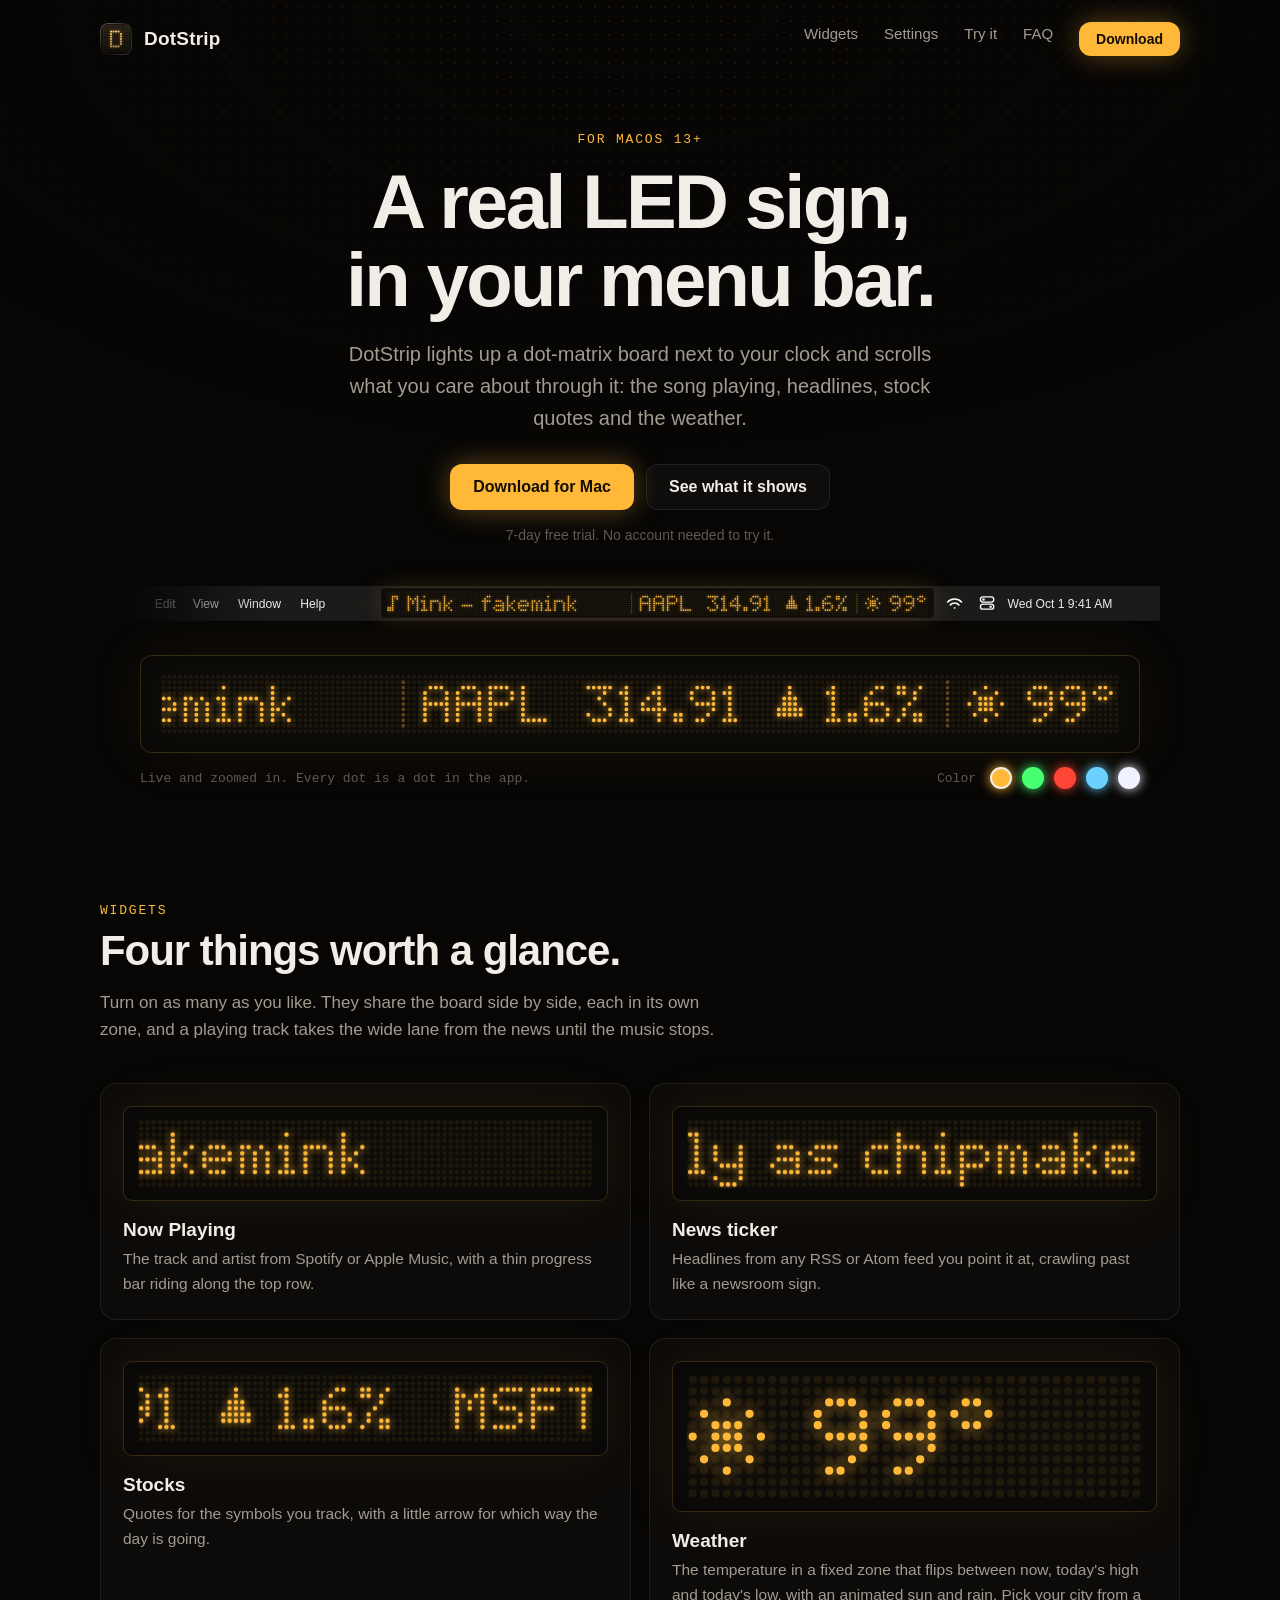
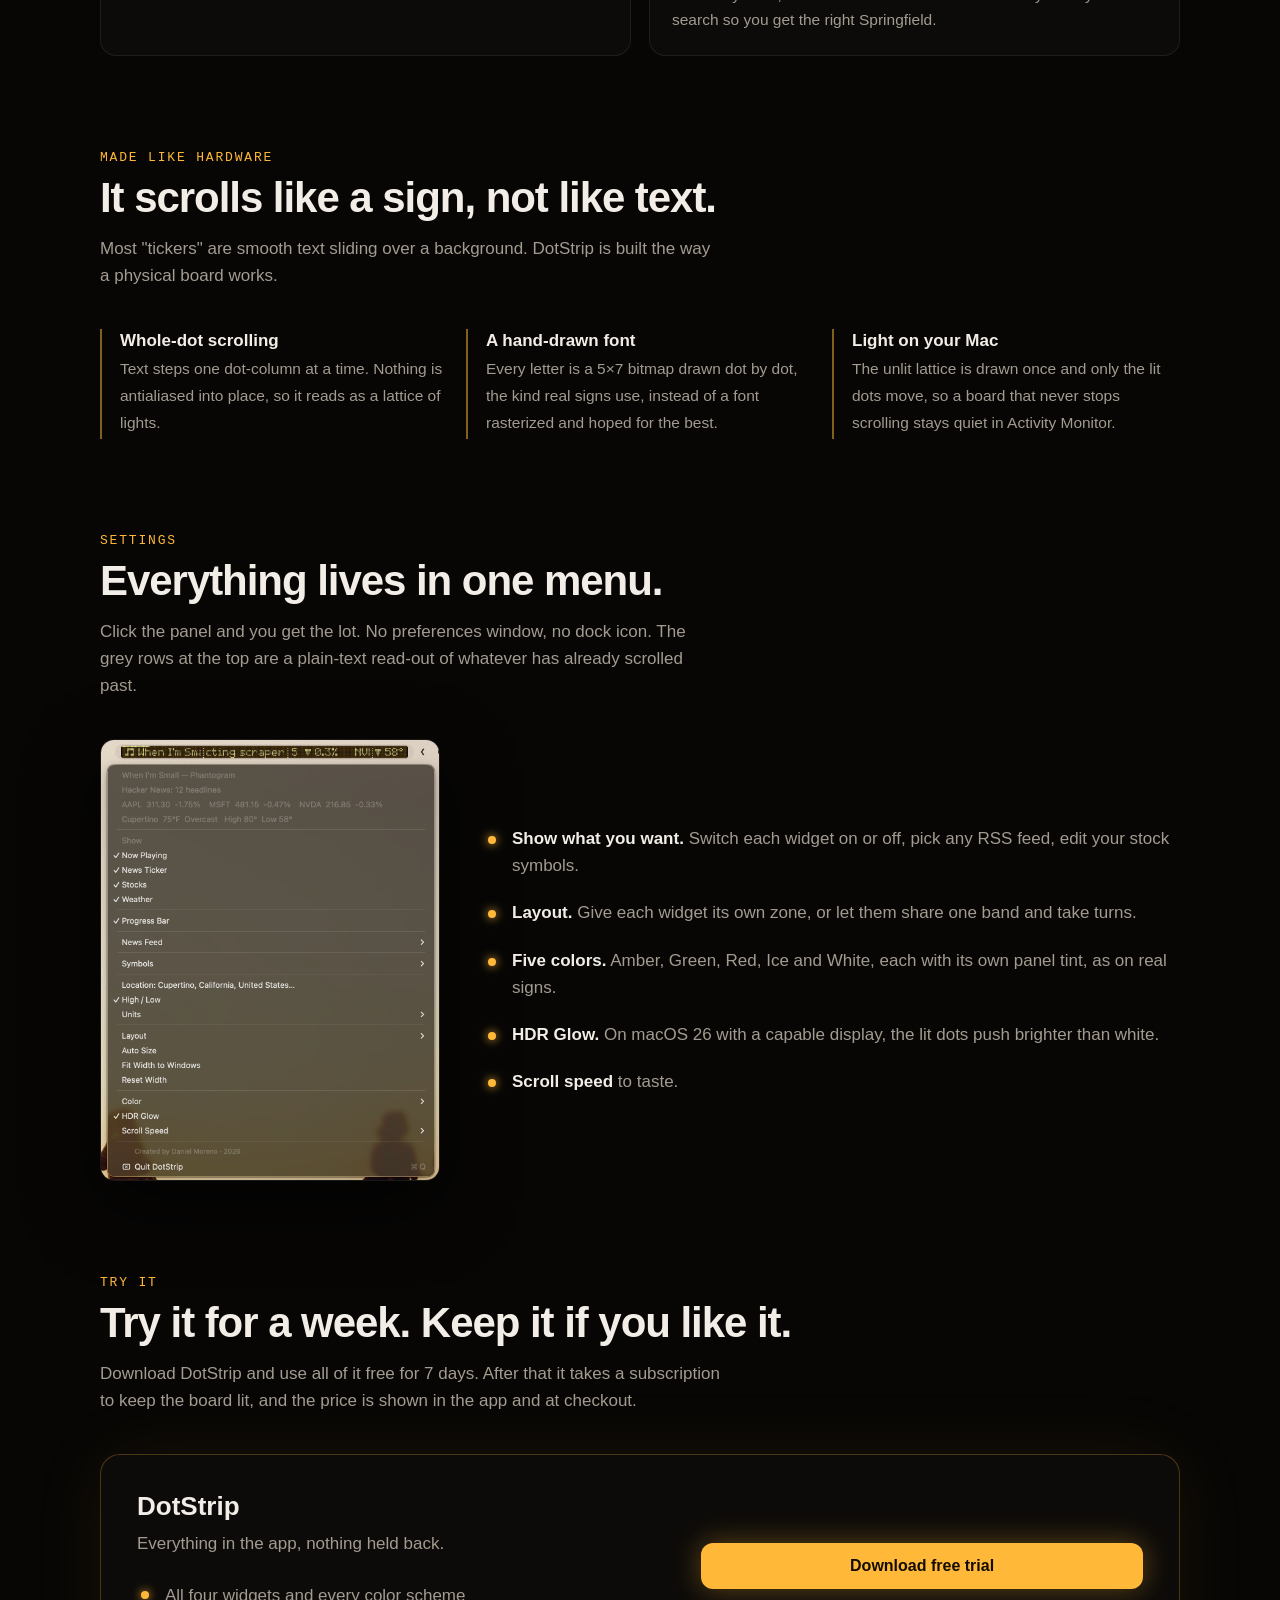
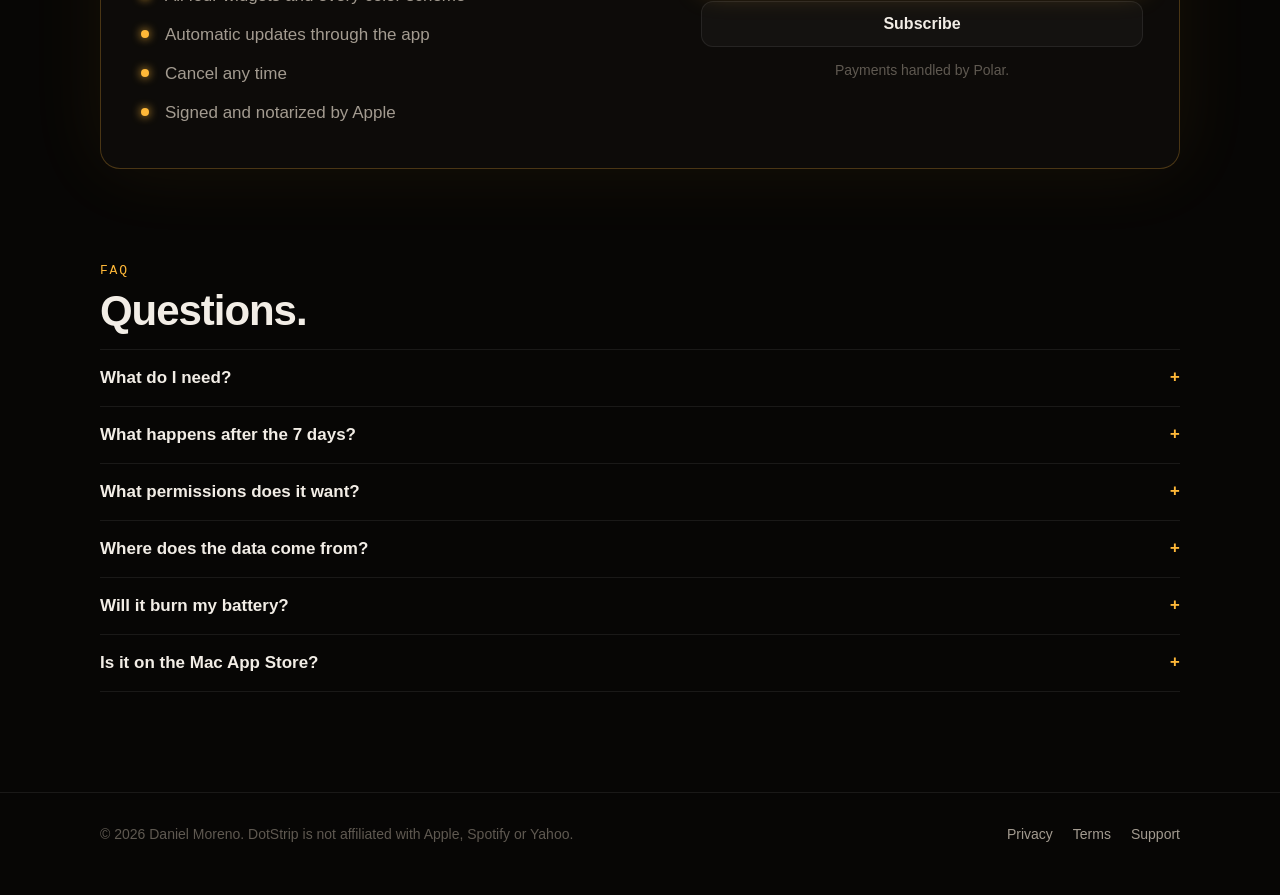
==== index.html @ faede93d "Add the DotStrip website Co-Authored-By: Claude Sonnet 5.5 <noreply@anthropic.com>" ====
<!doctype html>
<html lang="en">
<head>
<meta charset="utf-8">
<meta name="viewport" content="width=device-width, initial-scale=1">
<title>DotStrip — an LED sign in your Mac's menu bar</title>
<link rel="canonical" href="https://dotstrip.app/">
<meta name="description" content="DotStrip puts a real dot-matrix LED board in your macOS menu bar and scrolls what you're playing, the news, stock quotes and the weather through it.">
<meta name="theme-color" content="#070605">
<meta property="og:type" content="website">
<meta property="og:url" content="https://dotstrip.app/">
<meta property="og:image" content="https://dotstrip.app/assets/og.png">
<meta property="og:image:width" content="1200">
<meta property="og:image:height" content="630">
<meta name="twitter:card" content="summary_large_image">
<meta name="twitter:image" content="https://dotstrip.app/assets/og.png">
<meta property="og:title" content="DotStrip — an LED sign in your Mac's menu bar">
<meta property="og:description" content="A real dot-matrix LED board in your menu bar: now playing, headlines, stocks and weather.">
<link rel="icon" href="assets/icon.png">
<link rel="stylesheet" href="assets/style.css">
<link rel="stylesheet" href="assets/menubar.css">
</head>
<body>
<div class="wrap">
  <nav>
    <a class="brand" href="/"><img src="assets/icon.png" alt="">DotStrip</a>
    <ul>
      <li><a href="#widgets">Widgets</a></li>
      <li><a href="#menu">Settings</a></li>
      <li><a href="#pricing">Try it</a></li>
      <li><a href="#faq">FAQ</a></li>
      <li><a class="btn primary" style="padding:8px 16px;font-size:14px" href="#pricing">Download</a></li>
    </ul>
  </nav>

  <header class="hero">
    <div class="eyebrow">For macOS 13+</div>
    <h1>A real LED sign,<br>in your menu bar.</h1>
    <p class="lede">DotStrip lights up a dot-matrix board next to your clock and scrolls what you care about through it: the song playing, headlines, stock quotes and the weather.</p>
    <div class="cta">
      <a class="btn primary" href="#" data-download>Download for Mac</a>
      <a class="btn ghost" href="#widgets">See what it shows</a>
    </div>
    <p class="fine">7-day free trial. No account needed to try it.</p>

    <div class="menubar-clip"><div class="menubar"><img src="assets/strip.svg" alt=""><div class="panel"><canvas id="bar-board" role="img" aria-label="The DotStrip panel in the macOS menu bar, scrolling a track title next to an AAPL stock quote and the temperature"></canvas></div></div></div>

    <div class="zoom" id="colors">
      <div class="board"><canvas id="hero-board" role="img" aria-label="A live, zoomed-in copy of the DotStrip panel"></canvas></div>
      <div class="zoom-label">
        <span>Live and zoomed in. Every dot is a dot in the app.</span>
        <div class="swatches" role="group" aria-label="Board color">
          <span>Color</span>
          <button data-theme="amber" style="--c:#ffb838" aria-label="Amber" aria-pressed="true"></button>
          <button data-theme="green" style="--c:#47ff70" aria-label="Green"></button>
          <button data-theme="red"   style="--c:#ff4536" aria-label="Red"></button>
          <button data-theme="ice"   style="--c:#6bd1ff" aria-label="Ice"></button>
          <button data-theme="mono"  style="--c:#f0f2ff" aria-label="White"></button>
        </div>
      </div>
    </div>
  </header>

  <section id="widgets">
    <div class="eyebrow">Widgets</div>
    <h2>Four things worth a glance.</h2>
    <p class="sub">Turn on as many as you like. They share the board side by side, each in its own zone, and a playing track takes the wide lane from the news until the music stops.</p>
    <div class="grid">
      <div class="card"><div class="board"><canvas id="card-music" role="img" aria-label="Now Playing widget: a scrolling track title"></canvas></div>
        <h3>Now Playing</h3><p>The track and artist from Spotify or Apple Music, with a thin progress bar riding along the top row.</p></div>
      <div class="card"><div class="board"><canvas id="card-news" role="img" aria-label="News ticker widget: scrolling headlines"></canvas></div>
        <h3>News ticker</h3><p>Headlines from any RSS or Atom feed you point it at, crawling past like a newsroom sign.</p></div>
      <div class="card"><div class="board"><canvas id="card-stocks" role="img" aria-label="Stocks widget: scrolling quotes"></canvas></div>
        <h3>Stocks</h3><p>Quotes for the symbols you track, with a little arrow for which way the day is going.</p></div>
      <div class="card"><div class="board"><canvas id="card-weather" role="img" aria-label="Weather widget: temperature, high and low"></canvas></div>
        <h3>Weather</h3><p>The temperature in a fixed zone that flips between now, today's high and today's low, with an animated sun and rain. Pick your city from a search so you get the right Springfield.</p></div>
    </div>
  </section>

  <section>
    <div class="eyebrow">Made like hardware</div>
    <h2>It scrolls like a sign, not like text.</h2>
    <p class="sub">Most "tickers" are smooth text sliding over a background. DotStrip is built the way a physical board works.</p>
    <div class="facts">
      <div class="fact"><b>Whole-dot scrolling</b><span>Text steps one dot-column at a time. Nothing is antialiased into place, so it reads as a lattice of lights.</span></div>
      <div class="fact"><b>A hand-drawn font</b><span>Every letter is a 5&times;7 bitmap drawn dot by dot, the kind real signs use, instead of a font rasterized and hoped for the best.</span></div>
      <div class="fact"><b>Light on your Mac</b><span>The unlit lattice is drawn once and only the lit dots move, so a board that never stops scrolling stays quiet in Activity Monitor.</span></div>
    </div>
  </section>

  <section id="menu">
    <div class="eyebrow">Settings</div>
    <h2>Everything lives in one menu.</h2>
    <p class="sub">Click the panel and you get the lot. No preferences window, no dock icon. The grey rows at the top are a plain-text read-out of whatever has already scrolled past.</p>
    <div class="menu-feature">
      <img src="assets/menu.png" alt="The DotStrip menu: widget toggles, news feed and symbols, location and units, layout, color, HDR Glow and scroll speed" loading="lazy">
      <ul class="bullets">
        <li><b>Show what you want.</b> Switch each widget on or off, pick any RSS feed, edit your stock symbols.</li>
        <li><b>Layout.</b> Give each widget its own zone, or let them share one band and take turns.</li>
        <li><b>Five colors.</b> Amber, Green, Red, Ice and White, each with its own panel tint, as on real signs.</li>
        <li><b>HDR Glow.</b> On macOS 26 with a capable display, the lit dots push brighter than white.</li>
        <li><b>Scroll speed</b> to taste.</li>
      </ul>
    </div>
  </section>

  <section id="pricing">
    <div class="eyebrow">Try it</div>
    <h2>Try it for a week. Keep it if you like it.</h2>
    <p class="sub">Download DotStrip and use all of it free for 7 days. After that it takes a subscription to keep the board lit, and the price is shown in the app and at checkout.</p>
    <div class="price">
      <div>
        <h3>DotStrip</h3>
        <span style="color:var(--dim)">Everything in the app, nothing held back.</span>
        <ul>
          <li>All four widgets and every color scheme</li>
          <li>Automatic updates through the app</li>
          <li>Cancel any time</li>
          <li>Signed and notarized by Apple</li>
        </ul>
      </div>
      <div class="side">
        <a class="btn primary" href="#" data-download>Download free trial</a>
        <a class="btn ghost" href="#" data-checkout>Subscribe</a>
        <p class="fine">Payments handled by Polar.</p>
      </div>
    </div>
  </section>

  <section id="faq">
    <div class="eyebrow">FAQ</div>
    <h2>Questions.</h2>
    <details><summary>What do I need?</summary><p>A Mac running macOS 13 Ventura or later. There is no Dock icon and no window: DotStrip is just the board in your menu bar, and clicking it opens the settings.</p></details>
    <details><summary>What happens after the 7 days?</summary><p>The board stops until you subscribe. You'll get a prompt where you can buy or enter a license key you already have.</p></details>
    <details><summary>What permissions does it want?</summary><p>Only Automation, the first time Now Playing looks for Spotify or Music. If you say no, that widget stays empty and nothing else is affected.</p></details>
    <details><summary>Where does the data come from?</summary><p>Weather from Open-Meteo, stock quotes from Yahoo Finance, headlines from the feeds you choose. None of them needs an account or API key, and DotStrip keeps no analytics on you. See the <a href="privacy.html" style="color:var(--on)">privacy policy</a>.</p></details>
    <details><summary>Will it burn my battery?</summary><p>No. It is designed to redraw as little as possible, and you can pick a slower scroll speed from the menu.</p></details>
    <details><summary>Is it on the Mac App Store?</summary><p>No, it's a direct download so updates can ship the moment they're ready. It's still signed and notarized, so it opens without a Gatekeeper warning.</p></details>
  </section>
</div>

<footer>
  <div class="wrap">
    <span>&copy; 2026 Daniel Moreno. DotStrip is not affiliated with Apple, Spotify or Yahoo.</span>
    <span><a href="privacy.html">Privacy</a><a href="terms.html">Terms</a><a href="support.html">Support</a></span>
  </div>
</footer>

<script src="assets/glyphs.js"></script>
<script src="assets/menubar.js"></script>
<script src="assets/board.js"></script>
<script src="assets/site.js"></script>
</body>
</html>
---- assets/style.css ----
:root {
  --on: rgb(255,184,56);
  --on-rgb: 255,184,56;
  --panel: #0f0d0a;
  --bg: #070605;
  --ink: #f2ede6;
  --dim: #a39b90;
  --faint: #5f5951;
  --line: rgba(255,255,255,.08);
  --card: #0d0b09;
  --sans: -apple-system, BlinkMacSystemFont, "SF Pro Text", "Inter", "Helvetica Neue", Arial, sans-serif;
  --mono: ui-monospace, "SF Mono", Menlo, Consolas, monospace;
}
* { box-sizing: border-box; }
html { scroll-behavior: smooth; }
body {
  margin: 0; background: var(--bg); color: var(--ink);
  font: 17px/1.6 var(--sans); -webkit-font-smoothing: antialiased;
  background-image: radial-gradient(rgba(var(--on-rgb), .09) 1.1px, transparent 1.3px);
  background-size: 14px 14px;
  background-attachment: fixed;
}
body::before { /* fade the lattice out toward the page body */
  content: ""; position: fixed; inset: 0; z-index: -1; pointer-events: none;
  background: radial-gradient(ellipse 80% 60% at 50% 0%, transparent 0%, var(--bg) 85%);
}
a { color: inherit; }
.wrap { width: min(1080px, 100% - 40px); margin-inline: auto; }

/* nav */
nav { display: flex; align-items: center; justify-content: space-between; padding: 22px 0; }
.brand { display: flex; align-items: center; gap: 12px; text-decoration: none; font: 700 19px var(--sans); letter-spacing: .2px; }
.brand img { width: 32px; height: 32px; border-radius: 8px; }
nav ul { display: flex; gap: 26px; list-style: none; margin: 0; padding: 0; font-size: 15px; color: var(--dim); }
nav ul a { text-decoration: none; }
nav ul a:hover { color: var(--ink); }
@media (max-width: 640px) { nav ul li:not(:last-child) { display: none; } }

/* buttons */
.btn {
  display: inline-flex; align-items: center; gap: 10px; padding: 13px 22px; border-radius: 12px;
  font: 600 16px var(--sans); text-decoration: none; border: 1px solid transparent; cursor: pointer;
  transition: transform .15s, box-shadow .15s, background .15s;
}
.btn.primary { background: var(--on); color: #140d02; box-shadow: 0 0 28px rgba(var(--on-rgb), .35); }
.btn.primary:hover { transform: translateY(-1px); box-shadow: 0 0 40px rgba(var(--on-rgb), .55); }
.btn.ghost { border-color: var(--line); color: var(--ink); background: rgba(255,255,255,.03); }
.btn.ghost:hover { background: rgba(255,255,255,.07); }

/* hero */
.hero { padding: 54px 0 30px; text-align: center; }
.eyebrow { font: 500 13px var(--mono); letter-spacing: .14em; text-transform: uppercase; color: var(--on); }
h1 { font: 800 clamp(38px, 7vw, 76px)/1.03 var(--sans); letter-spacing: -.035em; margin: 16px 0 18px; }
h1 em { font-style: normal; color: var(--on); text-shadow: 0 0 34px rgba(var(--on-rgb), .55); }
.lede { max-width: 600px; margin: 0 auto 30px; color: var(--dim); font-size: clamp(17px, 2.2vw, 20px); }
.cta { display: flex; gap: 12px; justify-content: center; flex-wrap: wrap; }
.fine { color: var(--faint); font-size: 14px; margin-top: 14px; }

/* the menu bar mock-up */
.menubar img { display: block; width: 100%; height: 100%; }

/* the live board */
.zoom { margin: 34px auto 0; width: min(1000px, 100%); }
.board {
  background: var(--panel); border: 1px solid rgba(var(--on-rgb), .16); border-radius: 12px; padding: 18px 20px;
  box-shadow: inset 0 0 40px rgba(0,0,0,.6), 0 0 60px rgba(var(--on-rgb), .07);
}
.board canvas { display: block; width: 100%; }
.zoom-label { display: flex; justify-content: space-between; align-items: center; margin-top: 14px; gap: 14px; flex-wrap: wrap;
  font: 13px var(--mono); color: var(--faint); }
.swatches { display: flex; gap: 10px; align-items: center; }
.swatches span { margin-right: 4px; }
.swatches button {
  width: 22px; height: 22px; border-radius: 50%; border: 2px solid transparent; padding: 0; cursor: pointer;
  background: var(--c); box-shadow: 0 0 12px var(--c); outline-offset: 3px;
}
.swatches button[aria-pressed="true"] { border-color: var(--ink); }

/* sections */
section { padding: 84px 0 10px; }
h2 { font: 700 clamp(28px, 4vw, 42px)/1.1 var(--sans); letter-spacing: -.025em; margin: 10px 0 14px; }
.sub { color: var(--dim); max-width: 620px; margin: 0 0 40px; }
.grid { display: grid; grid-template-columns: repeat(2, 1fr); gap: 18px; }
@media (max-width: 760px) { .grid { grid-template-columns: 1fr; } }
.card { background: var(--card); border: 1px solid var(--line); border-radius: 16px; padding: 22px; }
.card h3 { margin: 18px 0 6px; font: 650 19px var(--sans); }
.card p { margin: 0; color: var(--dim); font-size: 15.5px; }
.card .board { padding: 12px 14px; border-radius: 9px; }

.facts { display: grid; grid-template-columns: repeat(3, 1fr); gap: 18px; margin-top: 18px; }
@media (max-width: 760px) { .facts { grid-template-columns: 1fr; } }
.fact { border-left: 2px solid rgba(var(--on-rgb), .5); padding: 2px 0 2px 18px; }
.fact b { display: block; font: 650 17px var(--sans); margin-bottom: 4px; }
.fact span { color: var(--dim); font-size: 15.5px; }

/* pricing */
.price { background: var(--card); border: 1px solid rgba(var(--on-rgb), .25); border-radius: 20px; padding: 36px;
  display: grid; grid-template-columns: 1.2fr 1fr; gap: 34px; box-shadow: 0 0 80px rgba(var(--on-rgb), .07); }
@media (max-width: 760px) { .price { grid-template-columns: 1fr; padding: 26px; } }
.price h3 { font: 700 26px var(--sans); margin: 0 0 8px; }
.price ul { list-style: none; padding: 0; margin: 18px 0 0; color: var(--dim); }
.price li { padding: 6px 0 6px 28px; position: relative; }
.price li::before { content: ""; position: absolute; left: 4px; top: 15px; width: 8px; height: 8px; border-radius: 50%;
  background: var(--on); box-shadow: 0 0 10px var(--on); }
.price .side { display: flex; flex-direction: column; justify-content: center; gap: 12px; }
.price .side .btn { justify-content: center; }
.price .fine { margin: 0; text-align: center; }

/* faq */
details { border-top: 1px solid var(--line); padding: 18px 0; }
details:last-of-type { border-bottom: 1px solid var(--line); }
summary { cursor: pointer; font: 600 17px var(--sans); list-style: none; display: flex; justify-content: space-between; gap: 20px; }
summary::after { content: "+"; color: var(--on); font-family: var(--mono); }
details[open] summary::after { content: "\2212"; }
details p { color: var(--dim); margin: 10px 0 0; max-width: 720px; }

footer { margin-top: 90px; border-top: 1px solid var(--line); padding: 30px 0 50px; color: var(--faint); font-size: 14px; }
footer .wrap { display: flex; justify-content: space-between; gap: 20px; flex-wrap: wrap; }
footer nav2 a, footer a { color: var(--dim); text-decoration: none; margin-left: 20px; }
footer a:first-child { margin-left: 0; }
footer a:hover { color: var(--ink); }

/* text pages (privacy, terms, support) */
.doc { max-width: 720px; padding: 40px 0 0; }
.doc h1 { font-size: clamp(32px, 5vw, 46px); text-align: left; margin: 8px 0 8px; }
.doc h2 { font-size: 22px; margin: 38px 0 8px; }
.doc p, .doc li { color: var(--dim); }
.doc a { color: var(--on); }
.doc .meta { color: var(--faint); font: 13px var(--mono); }

/* menu section */
.menu-feature { display: grid; grid-template-columns: minmax(0, 340px) 1fr; gap: 44px; align-items: center; }
.menu-feature img { width: 100%; height: auto; border-radius: 14px; border: 1px solid var(--line); box-shadow: 0 24px 70px rgba(0,0,0,.6); }
.bullets { list-style: none; padding: 0; margin: 0; }
.bullets li { padding: 10px 0 10px 28px; position: relative; color: var(--dim); }
.bullets li b { color: var(--ink); }
.bullets li::before { content: ""; position: absolute; left: 4px; top: 21px; width: 8px; height: 8px; border-radius: 50%;
  background: var(--on); box-shadow: 0 0 10px var(--on); }
@media (max-width: 760px) { .menu-feature { grid-template-columns: 1fr; gap: 26px; } .menu-feature img { max-width: 340px; } }

/* on a phone, show the right-hand end of the menu bar large instead of the whole bar tiny */
.menubar-clip { margin: 40px auto 0; width: min(1040px, 100%); }
.menubar-clip .menubar { margin: 0; width: 100%; }
@media (max-width: 760px) {
  .menubar-clip { overflow: hidden; }
  .menubar-clip .menubar { width: 820px; margin-left: calc(100% - 820px); }
}
:focus-visible { outline: 2px solid var(--on); outline-offset: 3px; }
---- assets/menubar.css ----
.menubar { position: relative; aspect-ratio: 1200 / 41; }
.menubar .panel {
  position: absolute; left: 25.167%; top: 9.024%; width: 53.000%;
  box-sizing: border-box; padding: 0.167% 0.500%;
  background: var(--panel); border-radius: 3px;
  box-shadow: 0 0 0 1px rgba(0,0,0,.5), 0 0 24px rgba(var(--on-rgb), .18);
}
.menubar .panel canvas { display: block; width: 100%; }
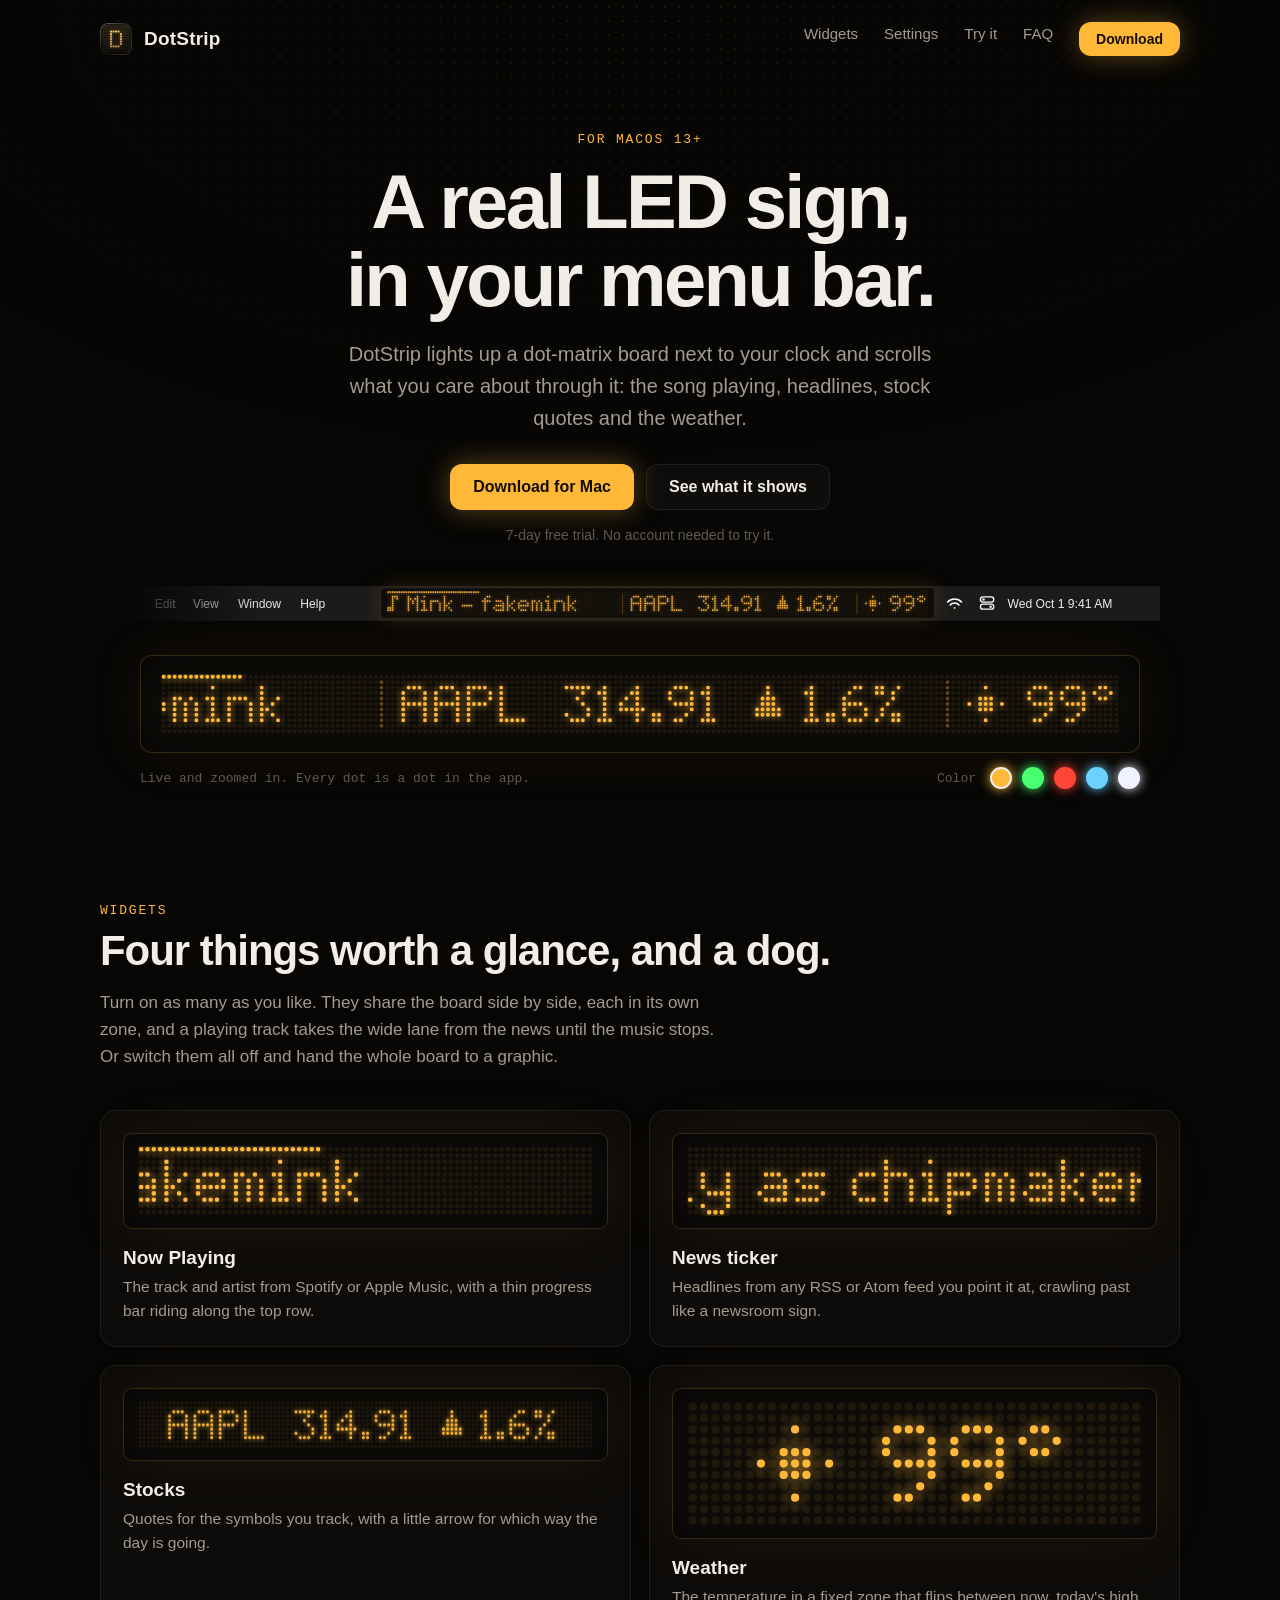
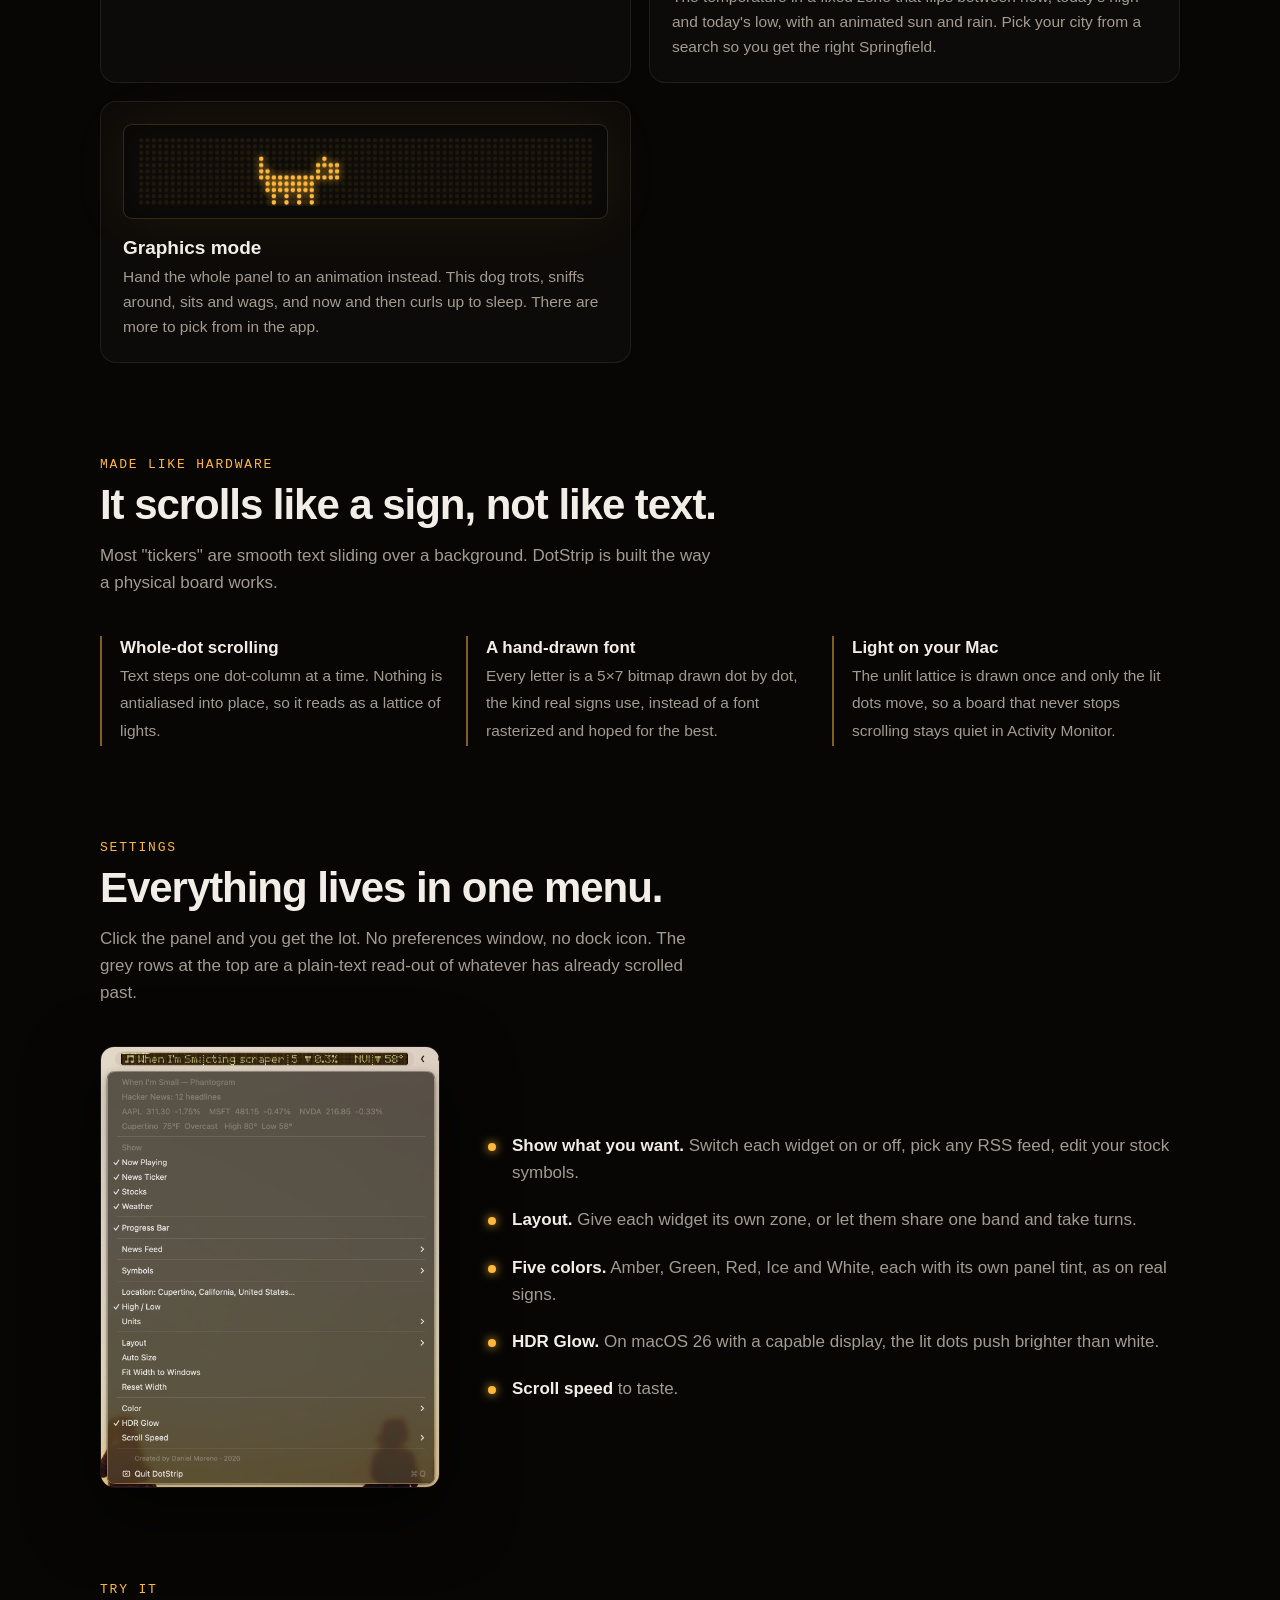
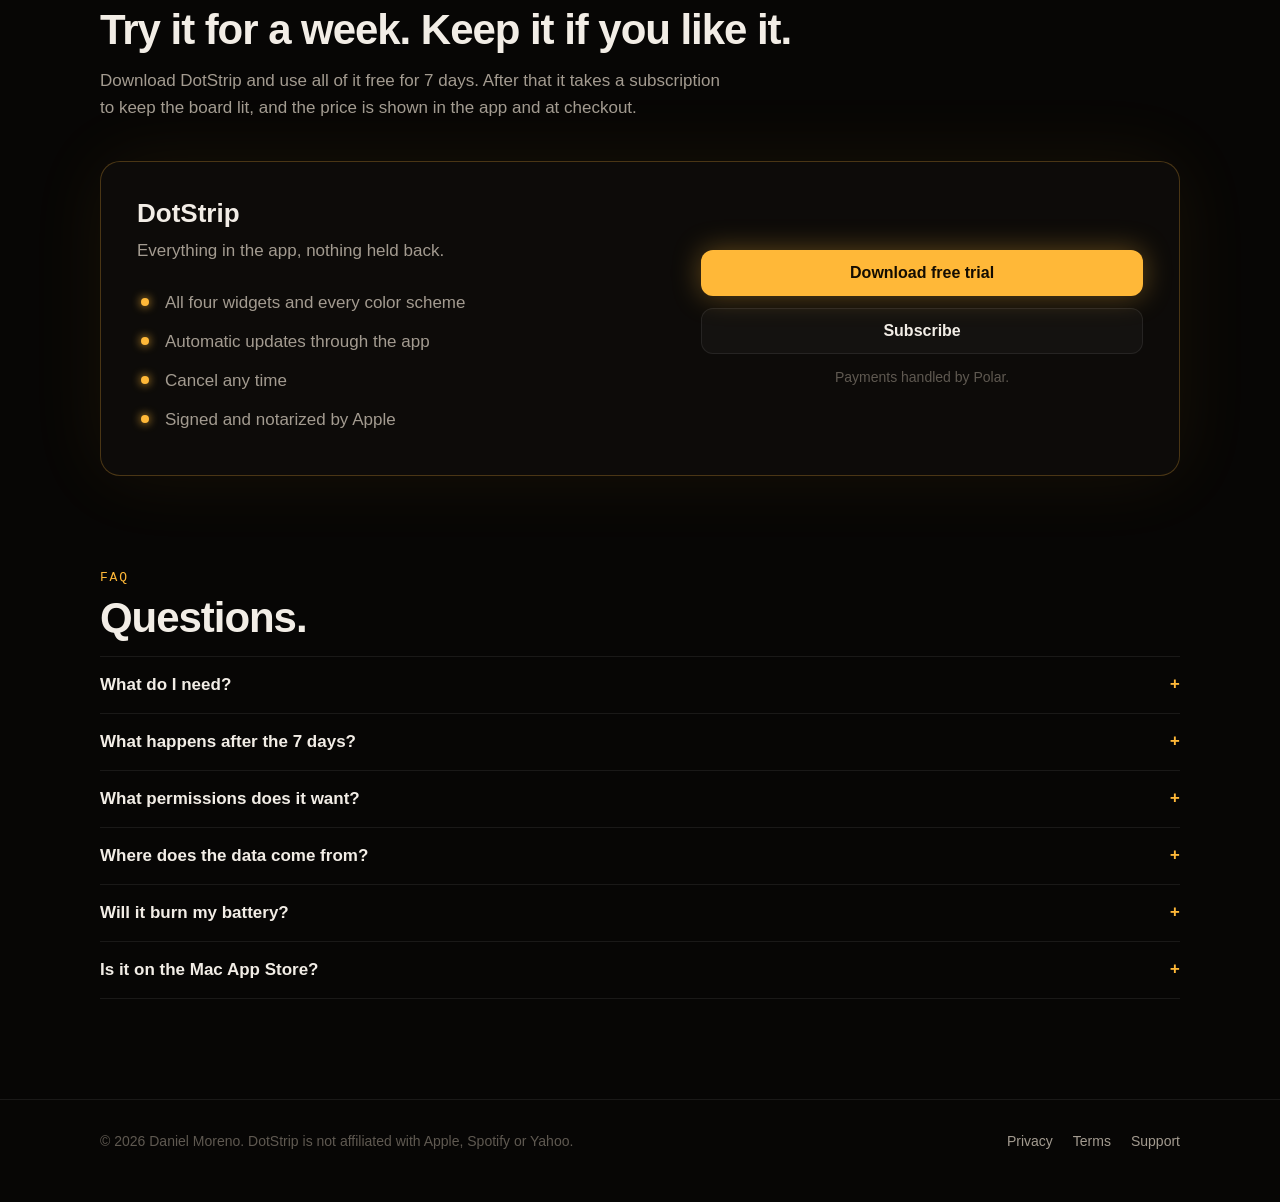
==== commit 44bdfa37: "Update the website: Umami analytics, app-accurate boards, Graphics mode Synced from DotStrip website" ====
--- a/index.html
+++ b/index.html
@@ -19,6 +19,7 @@
 <link rel="icon" href="assets/icon.png">
 <link rel="stylesheet" href="assets/style.css">
 <link rel="stylesheet" href="assets/menubar.css">
+<script defer src="https://cloud.umami.is/script.js" data-website-id="881c015a-dc13-47d8-9dbd-c91f7316cd93"></script>
 </head>
 <body>
 <div class="wrap">
@@ -63,8 +64,8 @@
 
   <section id="widgets">
     <div class="eyebrow">Widgets</div>
-    <h2>Four things worth a glance.</h2>
-    <p class="sub">Turn on as many as you like. They share the board side by side, each in its own zone, and a playing track takes the wide lane from the news until the music stops.</p>
+    <h2>Four things worth a glance, and a dog.</h2>
+    <p class="sub">Turn on as many as you like. They share the board side by side, each in its own zone, and a playing track takes the wide lane from the news until the music stops. Or switch them all off and hand the whole board to a graphic.</p>
     <div class="grid">
       <div class="card"><div class="board"><canvas id="card-music" role="img" aria-label="Now Playing widget: a scrolling track title"></canvas></div>
         <h3>Now Playing</h3><p>The track and artist from Spotify or Apple Music, with a thin progress bar riding along the top row.</p></div>
@@ -74,6 +75,8 @@
         <h3>Stocks</h3><p>Quotes for the symbols you track, with a little arrow for which way the day is going.</p></div>
       <div class="card"><div class="board"><canvas id="card-weather" role="img" aria-label="Weather widget: temperature, high and low"></canvas></div>
         <h3>Weather</h3><p>The temperature in a fixed zone that flips between now, today's high and today's low, with an animated sun and rain. Pick your city from a search so you get the right Springfield.</p></div>
+      <div class="card"><div class="board"><canvas id="dog-board" role="img" aria-label="Graphics mode: a small pixel dog trotting along the panel"></canvas></div>
+        <h3>Graphics mode</h3><p>Hand the whole panel to an animation instead. This dog trots, sniffs around, sits and wags, and now and then curls up to sleep. There are more to pick from in the app.</p></div>
     </div>
   </section>
 
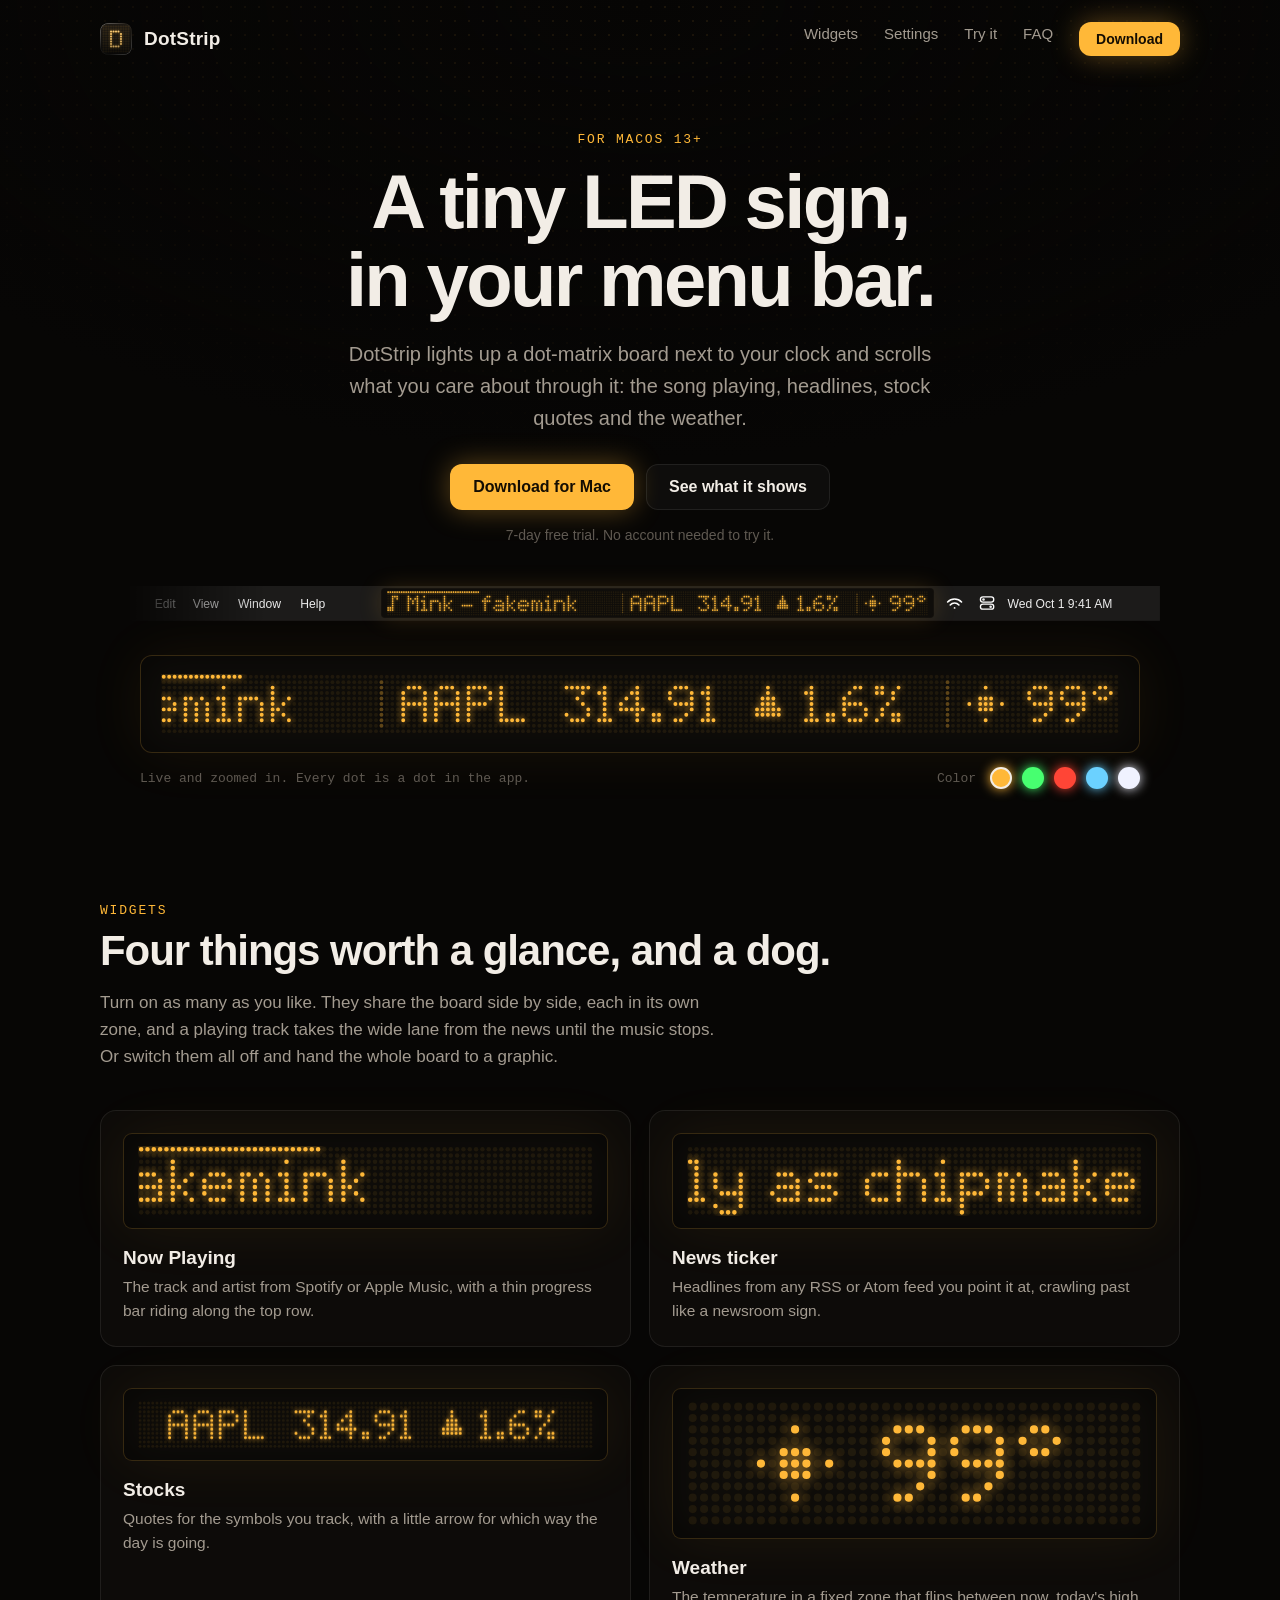
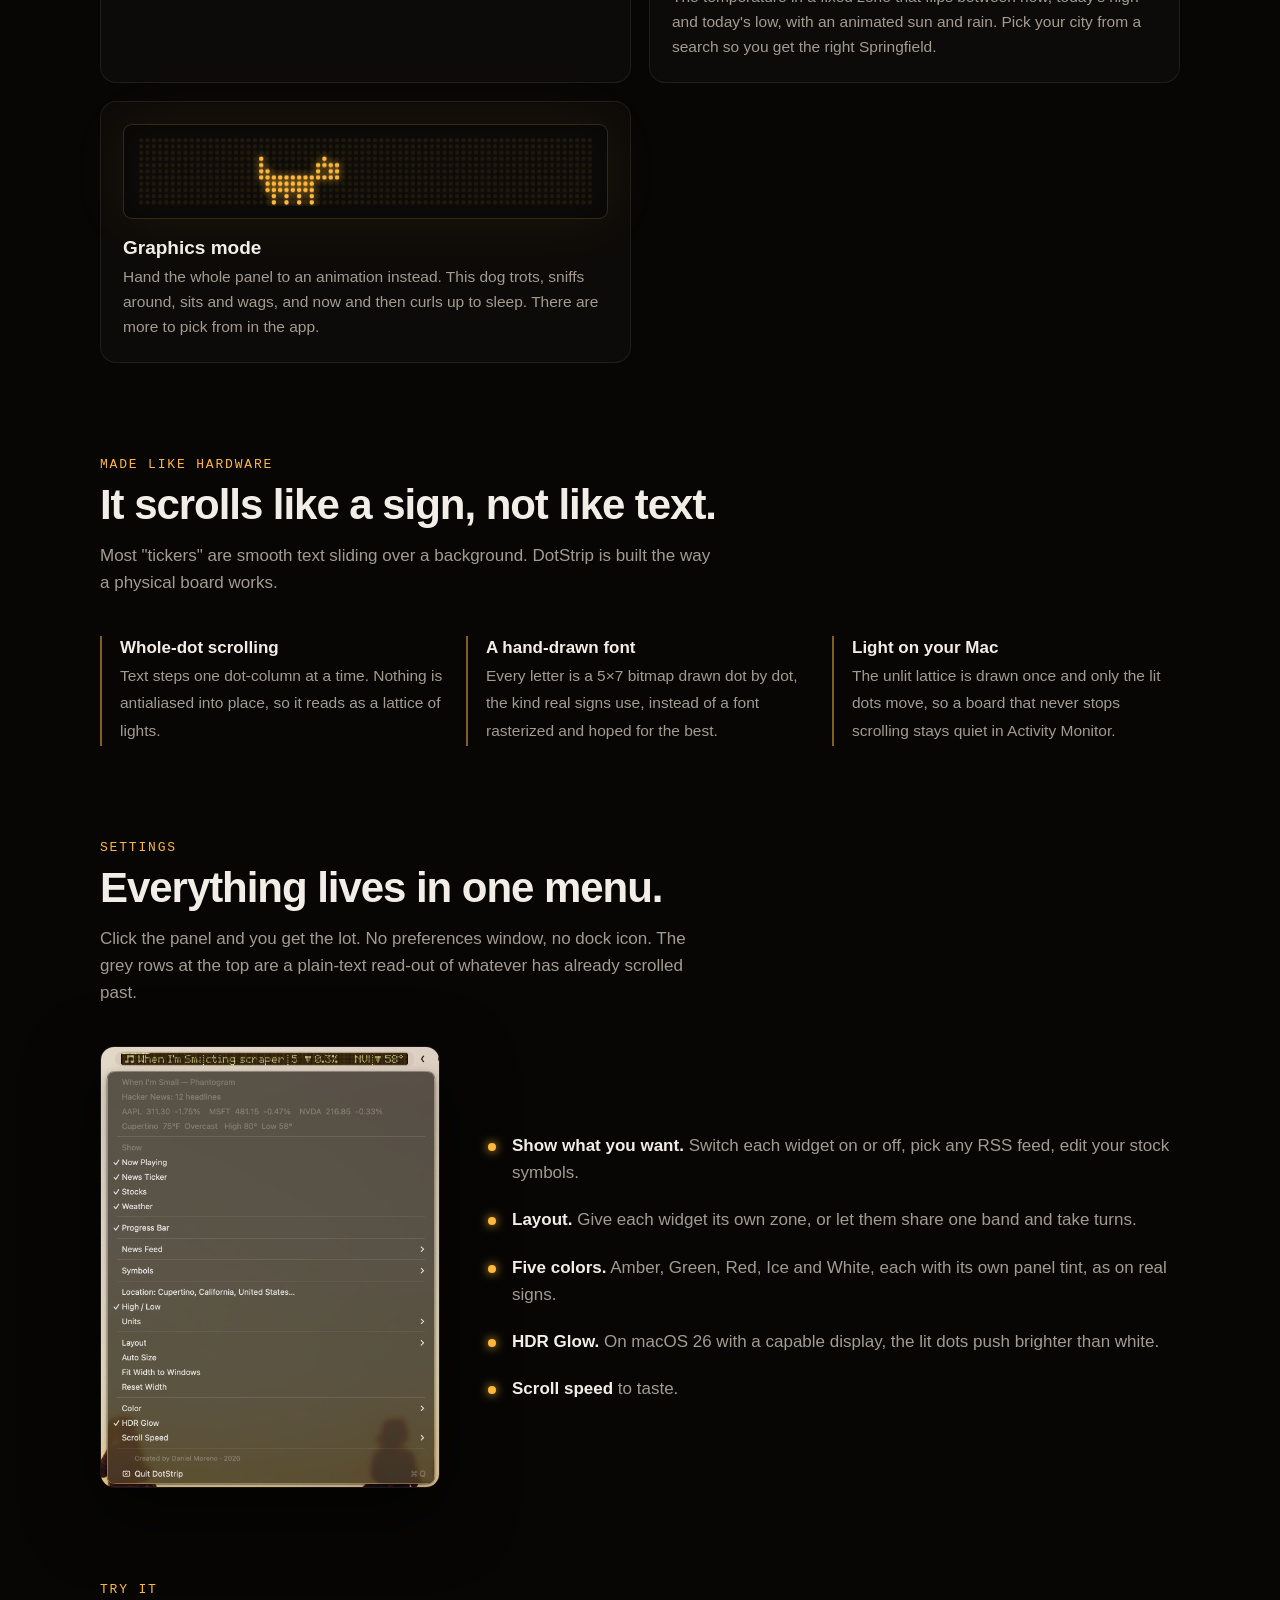
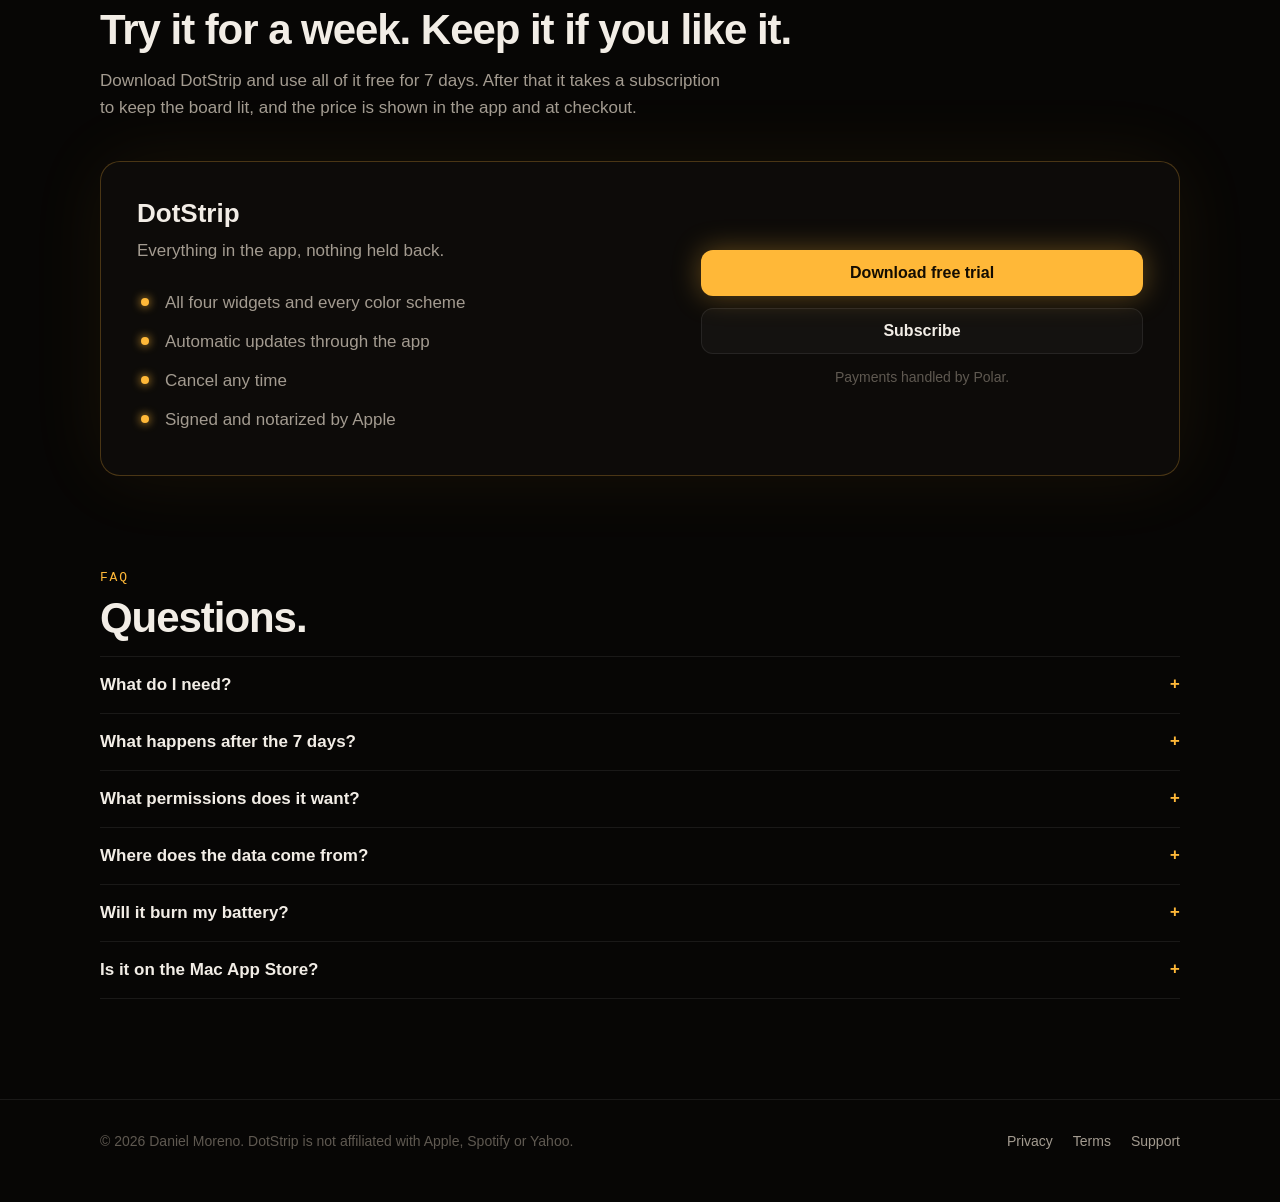
==== commit ad5560db: "Update the website: new headline and link-preview card Synced from DotStrip website/ (5c9f212).  Co-" ====
--- a/index.html
+++ b/index.html
@@ -3,9 +3,9 @@
 <head>
 <meta charset="utf-8">
 <meta name="viewport" content="width=device-width, initial-scale=1">
-<title>DotStrip — an LED sign in your Mac's menu bar</title>
+<title>DotStrip — a tiny LED sign in your Mac's menu bar</title>
 <link rel="canonical" href="https://dotstrip.app/">
-<meta name="description" content="DotStrip puts a real dot-matrix LED board in your macOS menu bar and scrolls what you're playing, the news, stock quotes and the weather through it.">
+<meta name="description" content="DotStrip puts a dot-matrix LED board in your macOS menu bar and scrolls what you're playing, the news, stock quotes and the weather through it.">
 <meta name="theme-color" content="#070605">
 <meta property="og:type" content="website">
 <meta property="og:url" content="https://dotstrip.app/">
@@ -14,8 +14,8 @@
 <meta property="og:image:height" content="630">
 <meta name="twitter:card" content="summary_large_image">
 <meta name="twitter:image" content="https://dotstrip.app/assets/og.png">
-<meta property="og:title" content="DotStrip — an LED sign in your Mac's menu bar">
-<meta property="og:description" content="A real dot-matrix LED board in your menu bar: now playing, headlines, stocks and weather.">
+<meta property="og:title" content="DotStrip — a tiny LED sign in your Mac's menu bar">
+<meta property="og:description" content="A dot-matrix LED board in your menu bar: now playing, headlines, stocks and weather.">
 <link rel="icon" href="assets/icon.png">
 <link rel="stylesheet" href="assets/style.css">
 <link rel="stylesheet" href="assets/menubar.css">
@@ -36,7 +36,7 @@
 
   <header class="hero">
     <div class="eyebrow">For macOS 13+</div>
-    <h1>A real LED sign,<br>in your menu bar.</h1>
+    <h1>A tiny LED sign,<br>in your menu bar.</h1>
     <p class="lede">DotStrip lights up a dot-matrix board next to your clock and scrolls what you care about through it: the song playing, headlines, stock quotes and the weather.</p>
     <div class="cta">
       <a class="btn primary" href="#" data-download>Download for Mac</a>
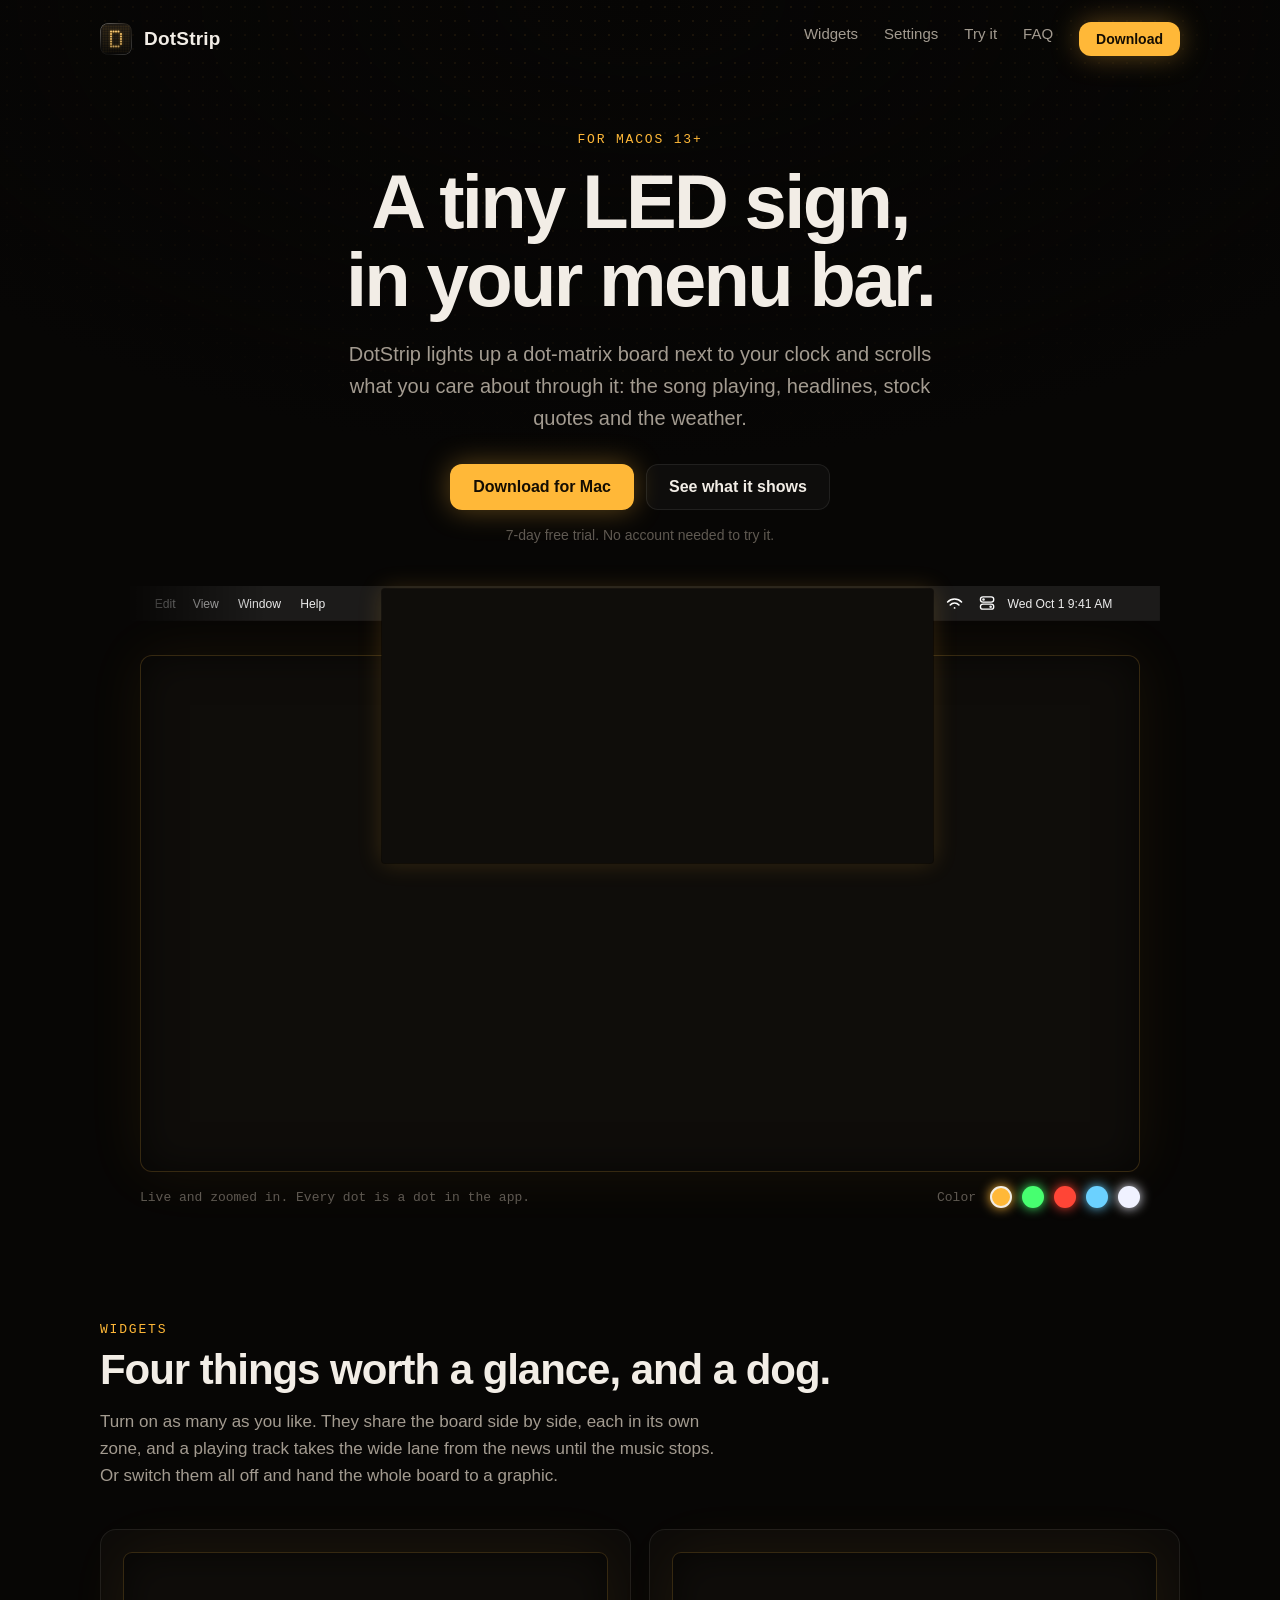
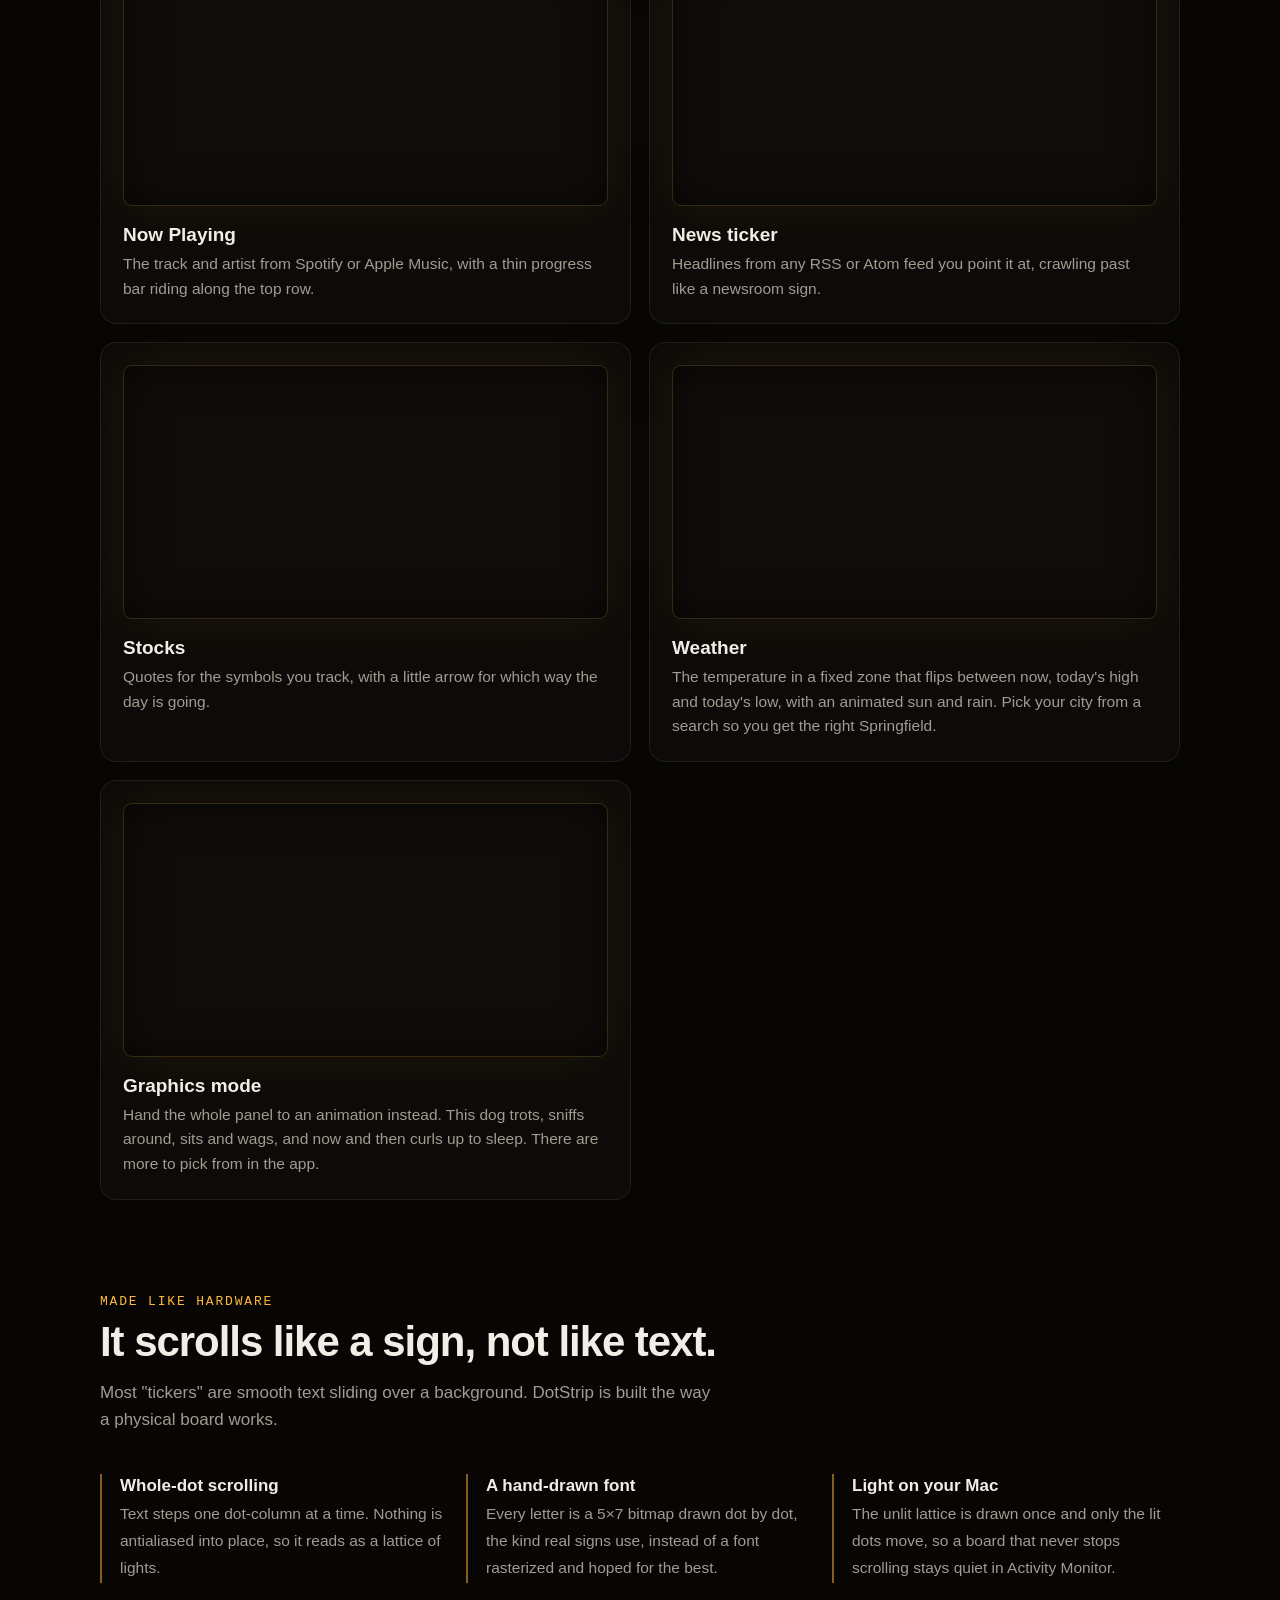
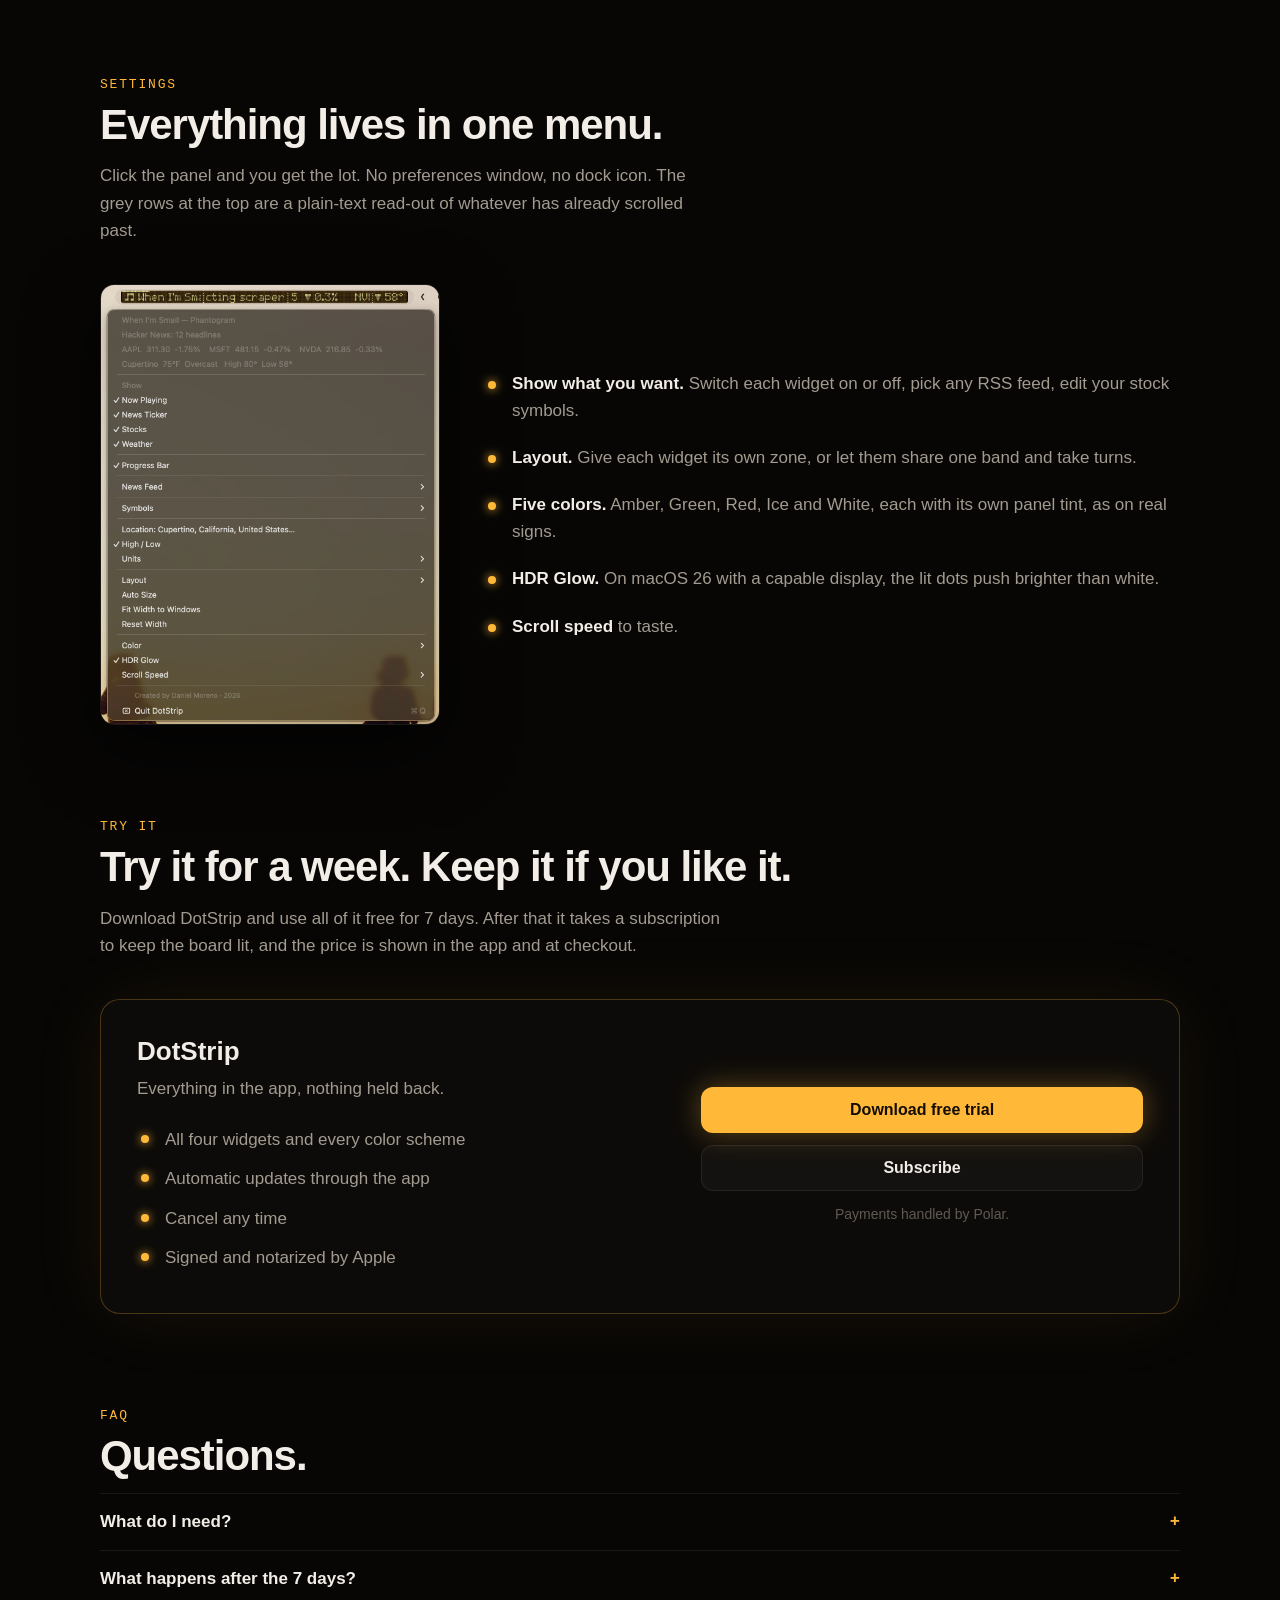
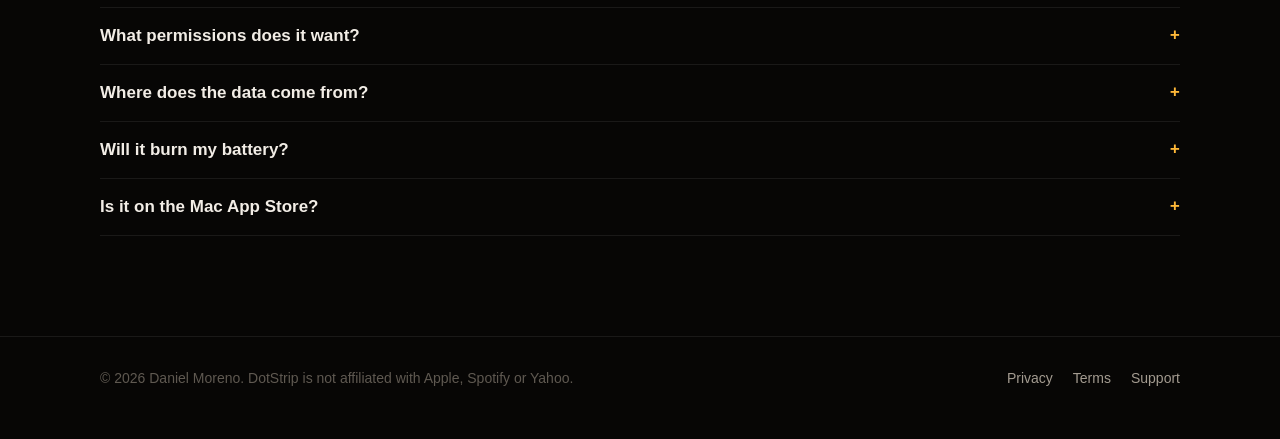
==== commit fe0ed027: "Serve the boards as looping clips and stop shipping the board code The animated boards are now MP4 l" ====
--- a/index.html
+++ b/index.html
@@ -44,10 +44,10 @@
     </div>
     <p class="fine">7-day free trial. No account needed to try it.</p>
 
-    <div class="menubar-clip"><div class="menubar"><img src="assets/strip.svg" alt=""><div class="panel"><canvas id="bar-board" role="img" aria-label="The DotStrip panel in the macOS menu bar, scrolling a track title next to an AAPL stock quote and the temperature"></canvas></div></div></div>
+    <div class="menubar-clip"><div class="menubar"><img src="assets/strip.svg" alt=""><div class="panel"><div class="clip" role="img" aria-label="The DotStrip panel in the macOS menu bar, scrolling a track title next to an AAPL stock quote and the temperature"><video data-clip="bar" width="1440" height="66" muted loop playsinline autoplay preload="auto" disablepictureinpicture aria-hidden="true"></video></div></div></div></div>
 
     <div class="zoom" id="colors">
-      <div class="board"><canvas id="hero-board" role="img" aria-label="A live, zoomed-in copy of the DotStrip panel"></canvas></div>
+      <div class="board"><div class="clip" role="img" aria-label="A live, zoomed-in copy of the DotStrip panel"><video data-clip="hero" width="2112" height="132" muted loop playsinline autoplay preload="auto" disablepictureinpicture aria-hidden="true"></video></div></div>
       <div class="zoom-label">
         <span>Live and zoomed in. Every dot is a dot in the app.</span>
         <div class="swatches" role="group" aria-label="Board color">
@@ -67,15 +67,15 @@
     <h2>Four things worth a glance, and a dog.</h2>
     <p class="sub">Turn on as many as you like. They share the board side by side, each in its own zone, and a playing track takes the wide lane from the news until the music stops. Or switch them all off and hand the whole board to a graphic.</p>
     <div class="grid">
-      <div class="card"><div class="board"><canvas id="card-music" role="img" aria-label="Now Playing widget: a scrolling track title"></canvas></div>
+      <div class="card"><div class="board"><div class="clip" role="img" aria-label="Now Playing widget: a scrolling track title"><video data-clip="card-music" width="1008" height="154" muted loop playsinline autoplay preload="none" disablepictureinpicture aria-hidden="true"></video></div></div>
         <h3>Now Playing</h3><p>The track and artist from Spotify or Apple Music, with a thin progress bar riding along the top row.</p></div>
-      <div class="card"><div class="board"><canvas id="card-news" role="img" aria-label="News ticker widget: scrolling headlines"></canvas></div>
+      <div class="card"><div class="board"><div class="clip" role="img" aria-label="News ticker widget: scrolling headlines"><video data-clip="card-news" width="1008" height="154" muted loop playsinline autoplay preload="none" disablepictureinpicture aria-hidden="true"></video></div></div>
         <h3>News ticker</h3><p>Headlines from any RSS or Atom feed you point it at, crawling past like a newsroom sign.</p></div>
-      <div class="card"><div class="board"><canvas id="card-stocks" role="img" aria-label="Stocks widget: scrolling quotes"></canvas></div>
+      <div class="card"><div class="board"><div class="clip" role="img" aria-label="Stocks widget: scrolling quotes"><video data-clip="card-stocks" width="1080" height="110" muted loop playsinline autoplay preload="none" disablepictureinpicture aria-hidden="true"></video></div></div>
         <h3>Stocks</h3><p>Quotes for the symbols you track, with a little arrow for which way the day is going.</p></div>
-      <div class="card"><div class="board"><canvas id="card-weather" role="img" aria-label="Weather widget: temperature, high and low"></canvas></div>
+      <div class="card"><div class="board"><div class="clip" role="img" aria-label="Weather widget: temperature, high and low"><video data-clip="card-weather" width="960" height="264" muted loop playsinline autoplay preload="none" disablepictureinpicture aria-hidden="true"></video></div></div>
         <h3>Weather</h3><p>The temperature in a fixed zone that flips between now, today's high and today's low, with an animated sun and rain. Pick your city from a search so you get the right Springfield.</p></div>
-      <div class="card"><div class="board"><canvas id="dog-board" role="img" aria-label="Graphics mode: a small pixel dog trotting along the panel"></canvas></div>
+      <div class="card"><div class="board"><div class="clip" role="img" aria-label="Graphics mode: a small pixel dog trotting along the panel"><video data-clip="dog" width="1008" height="154" muted loop playsinline autoplay preload="none" disablepictureinpicture aria-hidden="true"></video></div></div>
         <h3>Graphics mode</h3><p>Hand the whole panel to an animation instead. This dog trots, sniffs around, sits and wags, and now and then curls up to sleep. There are more to pick from in the app.</p></div>
     </div>
   </section>
@@ -149,9 +149,6 @@
   </div>
 </footer>
 
-<script src="assets/glyphs.js"></script>
-<script src="assets/menubar.js"></script>
-<script src="assets/board.js"></script>
 <script src="assets/site.js"></script>
 </body>
 </html>
--- a/assets/style.css
+++ b/assets/style.css
@@ -65,7 +65,9 @@
   background: var(--panel); border: 1px solid rgba(var(--on-rgb), .16); border-radius: 12px; padding: 18px 20px;
   box-shadow: inset 0 0 40px rgba(0,0,0,.6), 0 0 60px rgba(var(--on-rgb), .07);
 }
-.board canvas { display: block; width: 100%; }
+/* The boards are looping clips, recorded once per colour (see site.js); each has its panel colour baked in. */
+.clip { display: block; }
+.clip video { display: block; width: 100%; height: auto; }
 .zoom-label { display: flex; justify-content: space-between; align-items: center; margin-top: 14px; gap: 14px; flex-wrap: wrap;
   font: 13px var(--mono); color: var(--faint); }
 .swatches { display: flex; gap: 10px; align-items: center; }
--- a/assets/menubar.css
+++ b/assets/menubar.css
@@ -5,4 +5,4 @@
   background: var(--panel); border-radius: 3px;
   box-shadow: 0 0 0 1px rgba(0,0,0,.5), 0 0 24px rgba(var(--on-rgb), .18);
 }
-.menubar .panel canvas { display: block; width: 100%; }
+.menubar .panel .clip { display: block; width: 100%; }
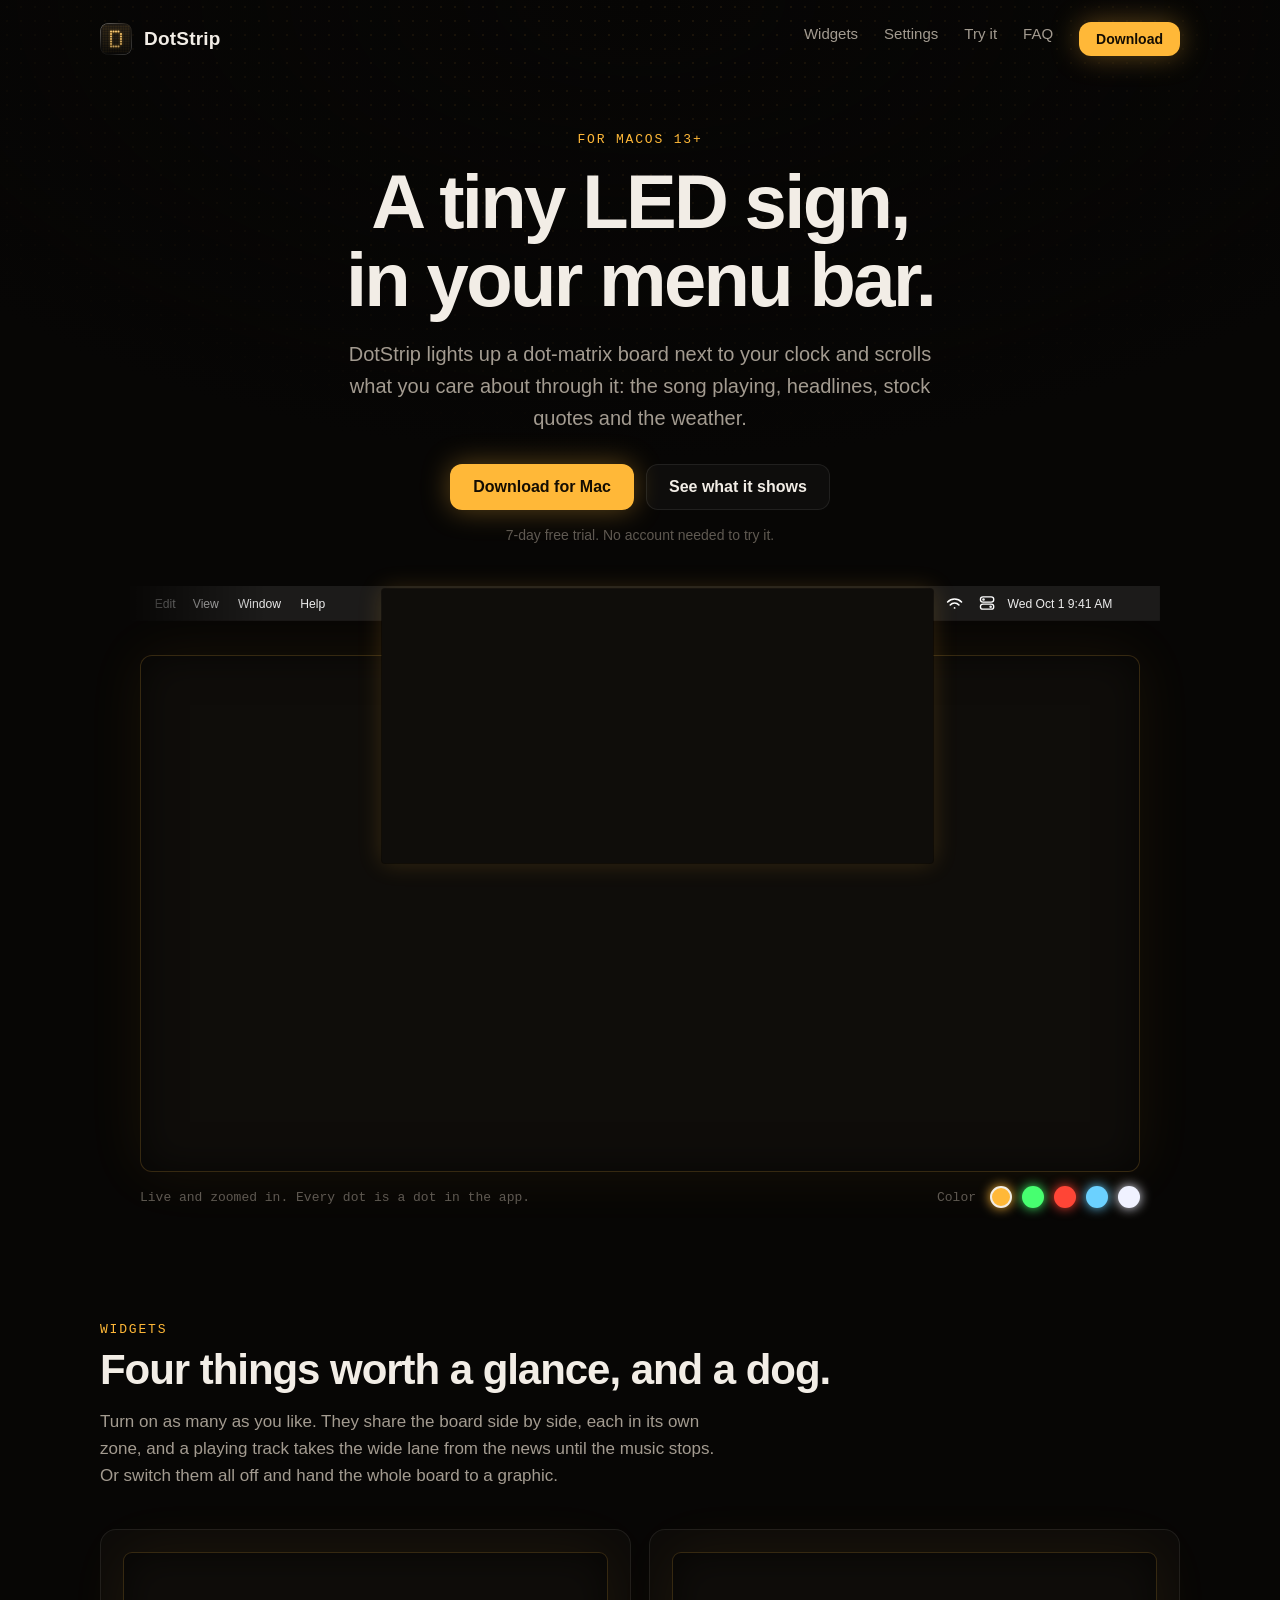
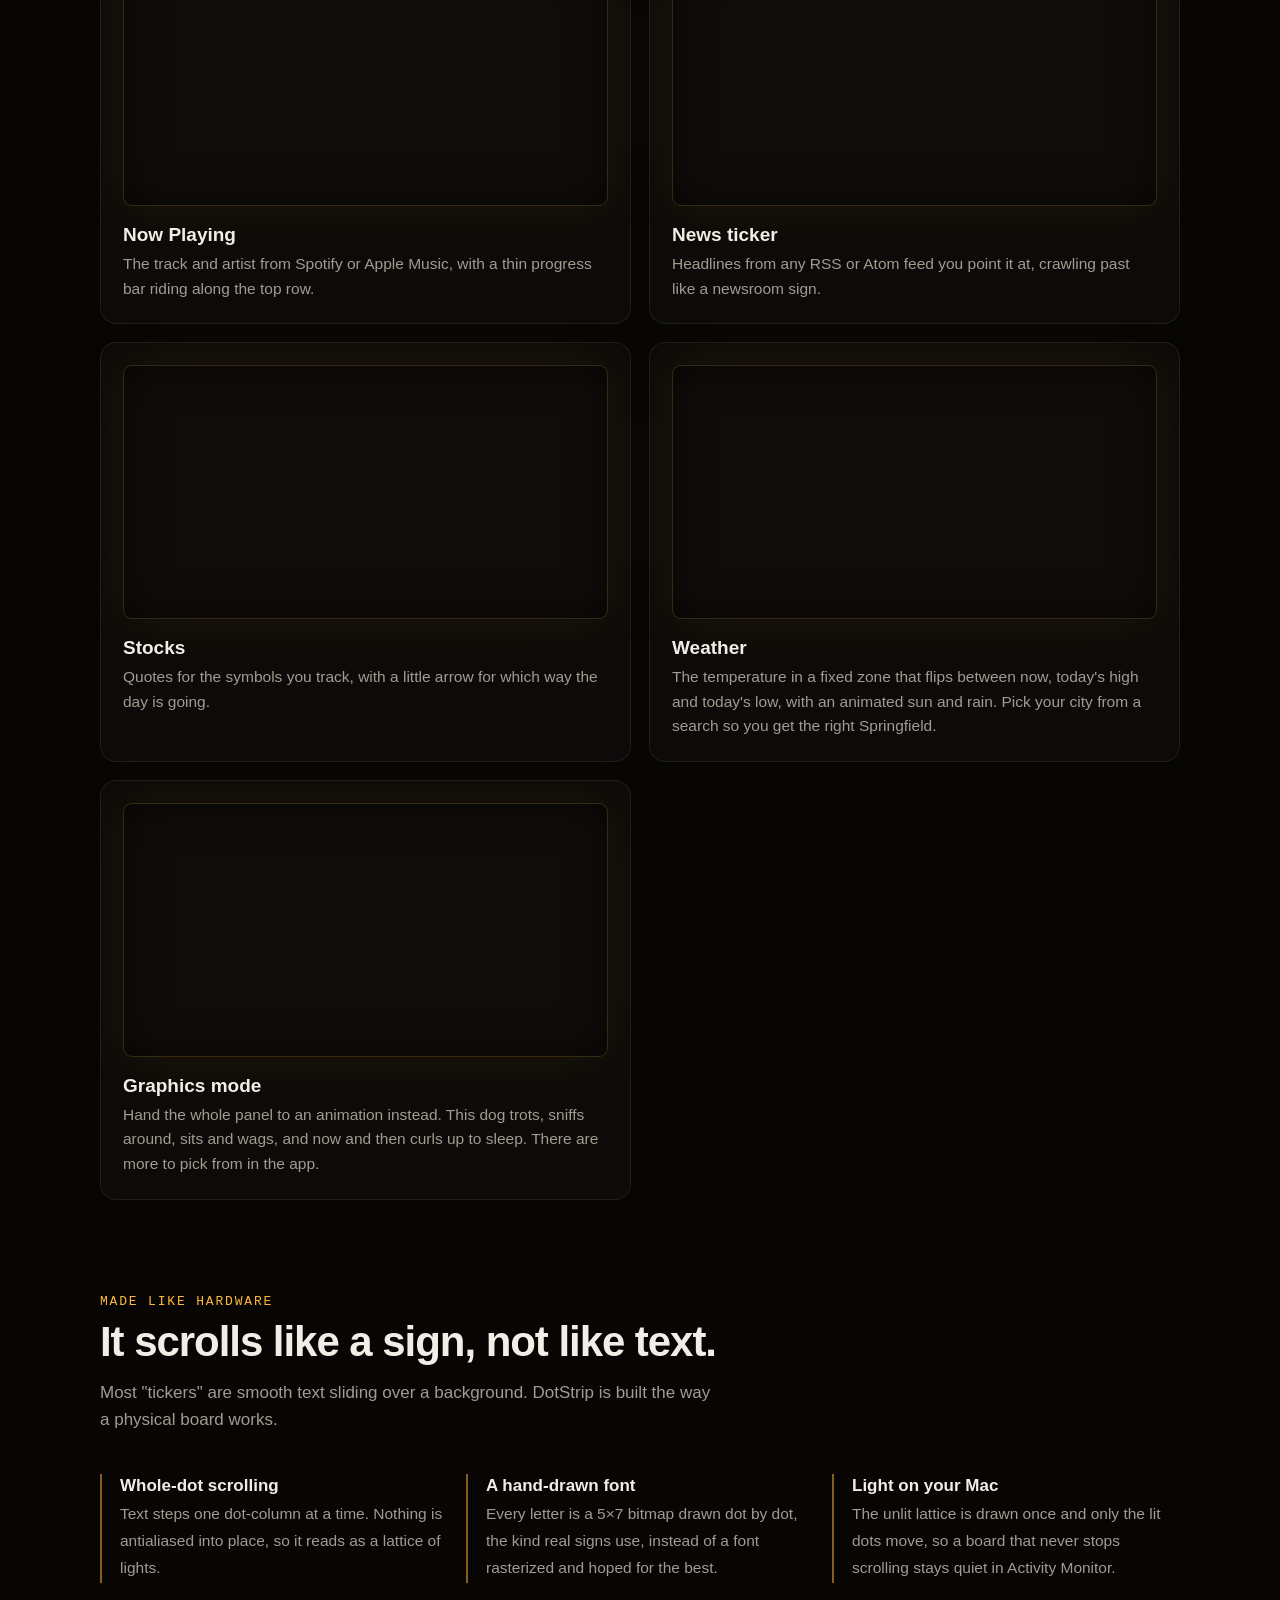
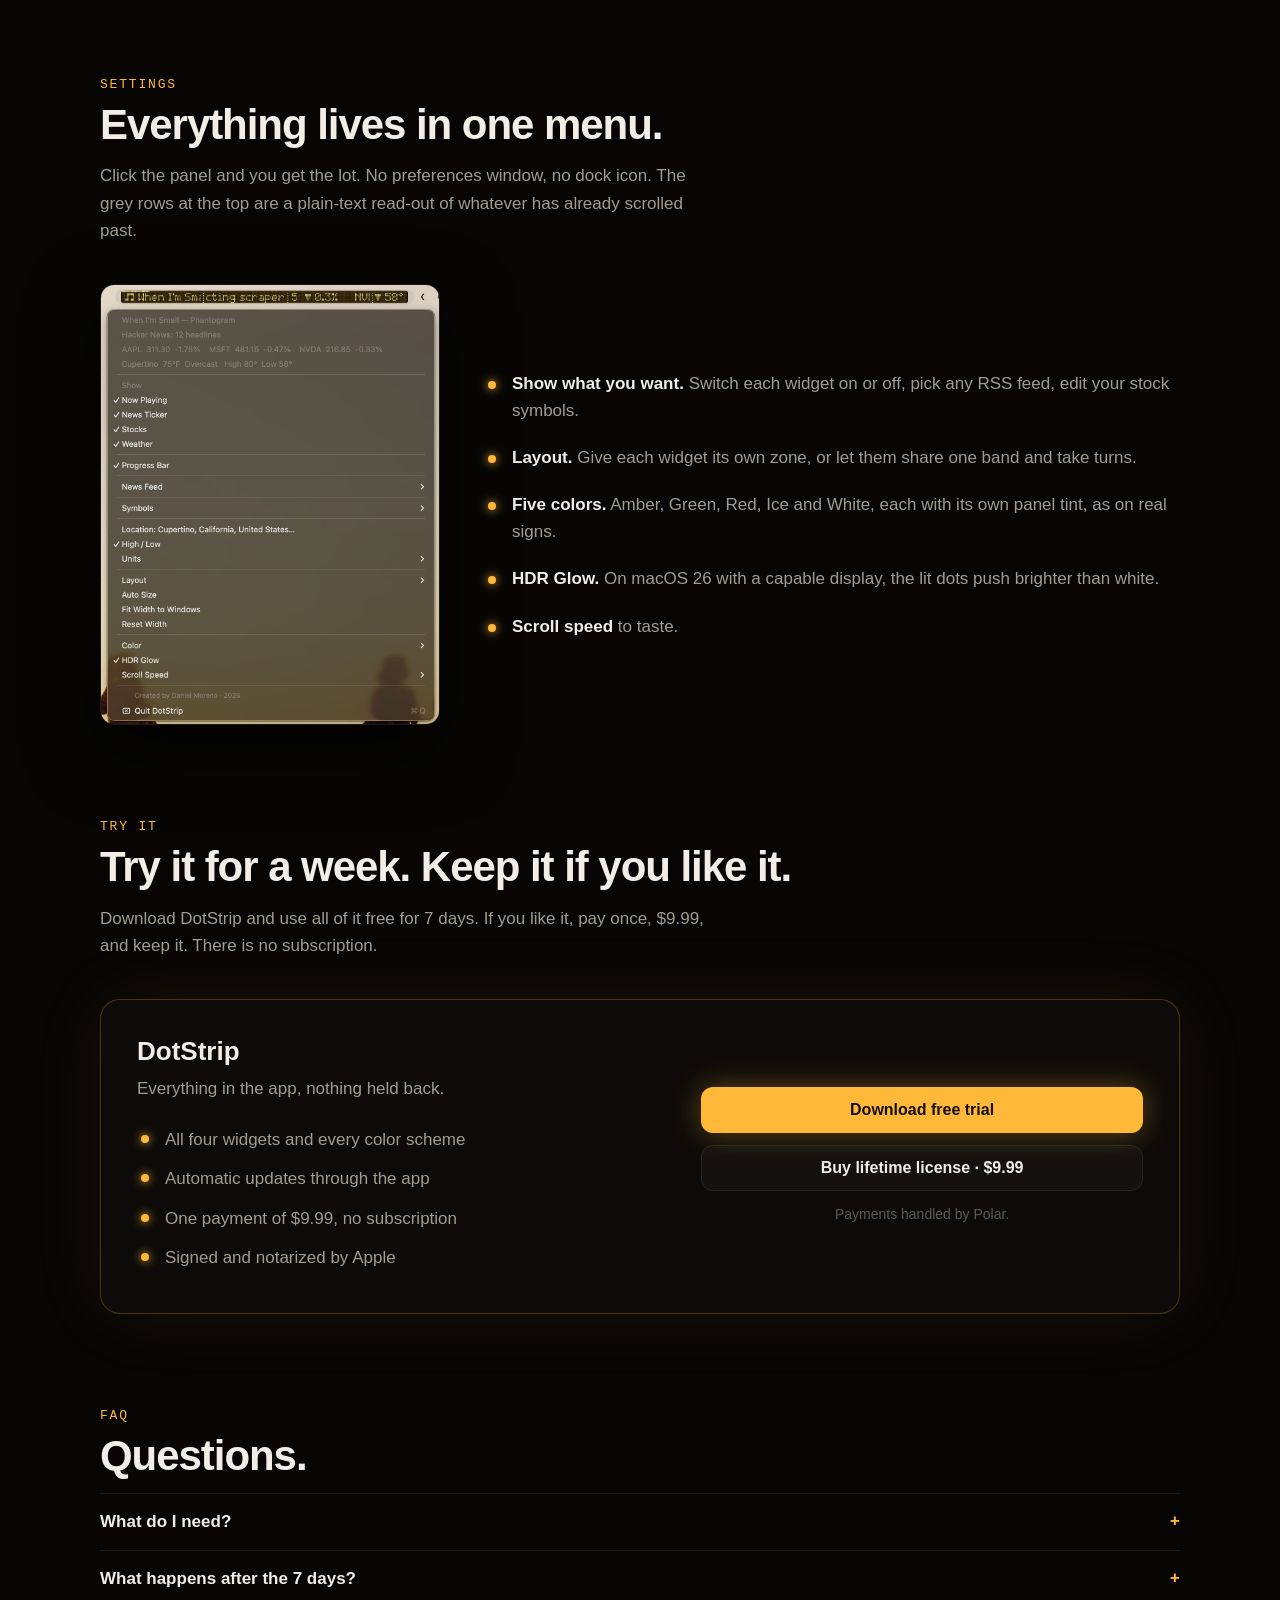
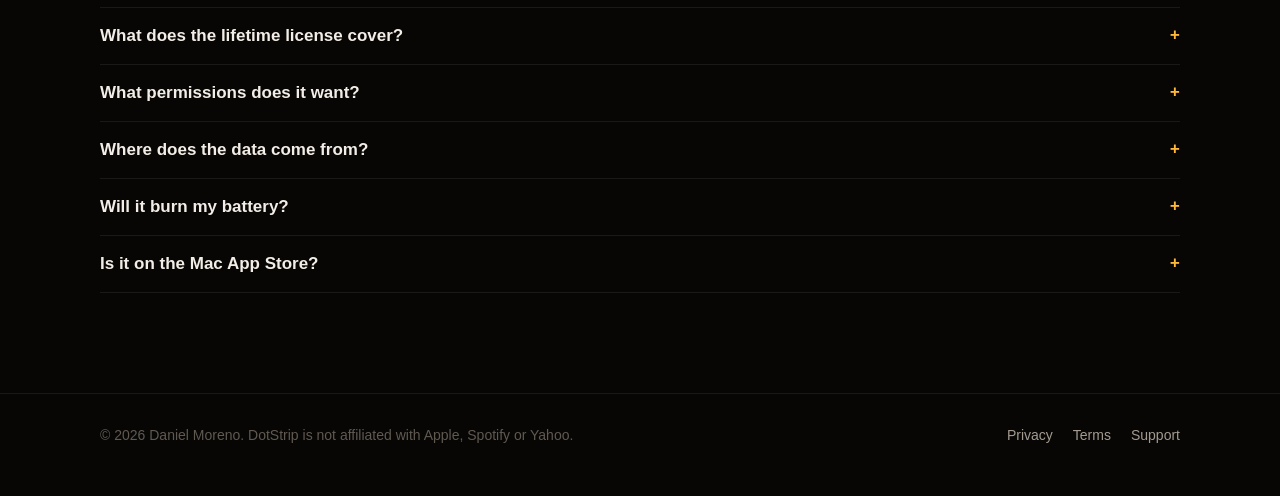
==== commit f3b42b8d: "DotStrip 1.3: lifetime license, resizable widgets, timers Co-Authored-By: Claude Sonnet 5.5 <noreply" ====
--- a/index.html
+++ b/index.html
@@ -110,7 +110,7 @@
   <section id="pricing">
     <div class="eyebrow">Try it</div>
     <h2>Try it for a week. Keep it if you like it.</h2>
-    <p class="sub">Download DotStrip and use all of it free for 7 days. After that it takes a subscription to keep the board lit, and the price is shown in the app and at checkout.</p>
+    <p class="sub">Download DotStrip and use all of it free for 7 days. If you like it, pay once, $9.99, and keep it. There is no subscription.</p>
     <div class="price">
       <div>
         <h3>DotStrip</h3>
@@ -118,13 +118,13 @@
         <ul>
           <li>All four widgets and every color scheme</li>
           <li>Automatic updates through the app</li>
-          <li>Cancel any time</li>
+          <li>One payment of $9.99, no subscription</li>
           <li>Signed and notarized by Apple</li>
         </ul>
       </div>
       <div class="side">
         <a class="btn primary" href="#" data-download>Download free trial</a>
-        <a class="btn ghost" href="#" data-checkout>Subscribe</a>
+        <a class="btn ghost" href="#" data-lifetime>Buy lifetime license &middot; $9.99</a>
         <p class="fine">Payments handled by Polar.</p>
       </div>
     </div>
@@ -134,7 +134,8 @@
     <div class="eyebrow">FAQ</div>
     <h2>Questions.</h2>
     <details><summary>What do I need?</summary><p>A Mac running macOS 13 Ventura or later. There is no Dock icon and no window: DotStrip is just the board in your menu bar, and clicking it opens the settings.</p></details>
-    <details><summary>What happens after the 7 days?</summary><p>The board stops until you subscribe. You'll get a prompt where you can buy or enter a license key you already have.</p></details>
+    <details><summary>What happens after the 7 days?</summary><p>The board stops until you buy a lifetime license. You'll get a prompt where you can buy one or enter a license key you already have.</p></details>
+    <details><summary>What does the lifetime license cover?</summary><p>A one-time payment unlocks DotStrip on your Macs for good, with no renewals. It includes updates to the app. The key is in your Polar receipt, and the app keeps working offline.</p></details>
     <details><summary>What permissions does it want?</summary><p>Only Automation, the first time Now Playing looks for Spotify or Music. If you say no, that widget stays empty and nothing else is affected.</p></details>
     <details><summary>Where does the data come from?</summary><p>Weather from Open-Meteo, stock quotes from Yahoo Finance, headlines from the feeds you choose. None of them needs an account or API key, and DotStrip keeps no analytics on you. See the <a href="privacy.html" style="color:var(--on)">privacy policy</a>.</p></details>
     <details><summary>Will it burn my battery?</summary><p>No. It is designed to redraw as little as possible, and you can pick a slower scroll speed from the menu.</p></details>
--- a/assets/style.css
+++ b/assets/style.css
@@ -148,3 +148,5 @@
   .menubar-clip .menubar { width: 820px; margin-left: calc(100% - 820px); }
 }
 :focus-visible { outline: 2px solid var(--on); outline-offset: 3px; }
+
+[hidden] { display: none !important; }
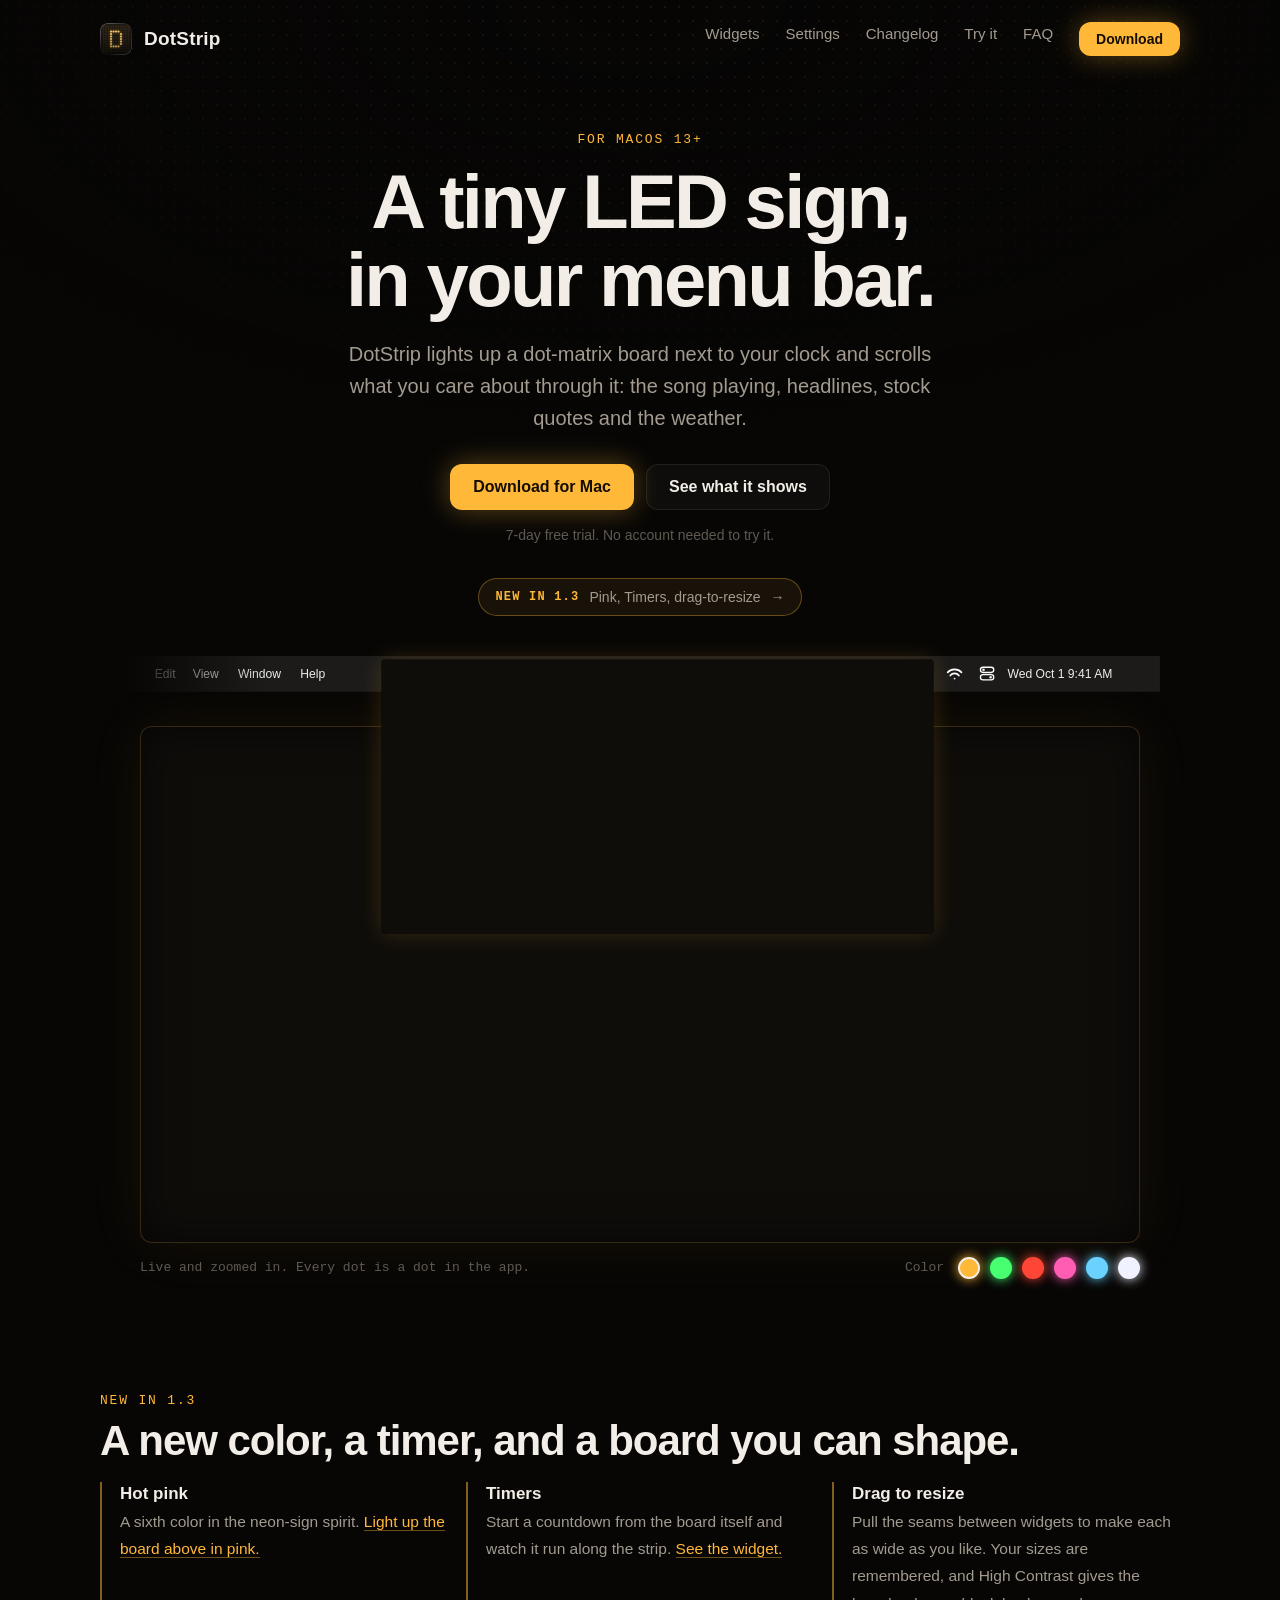
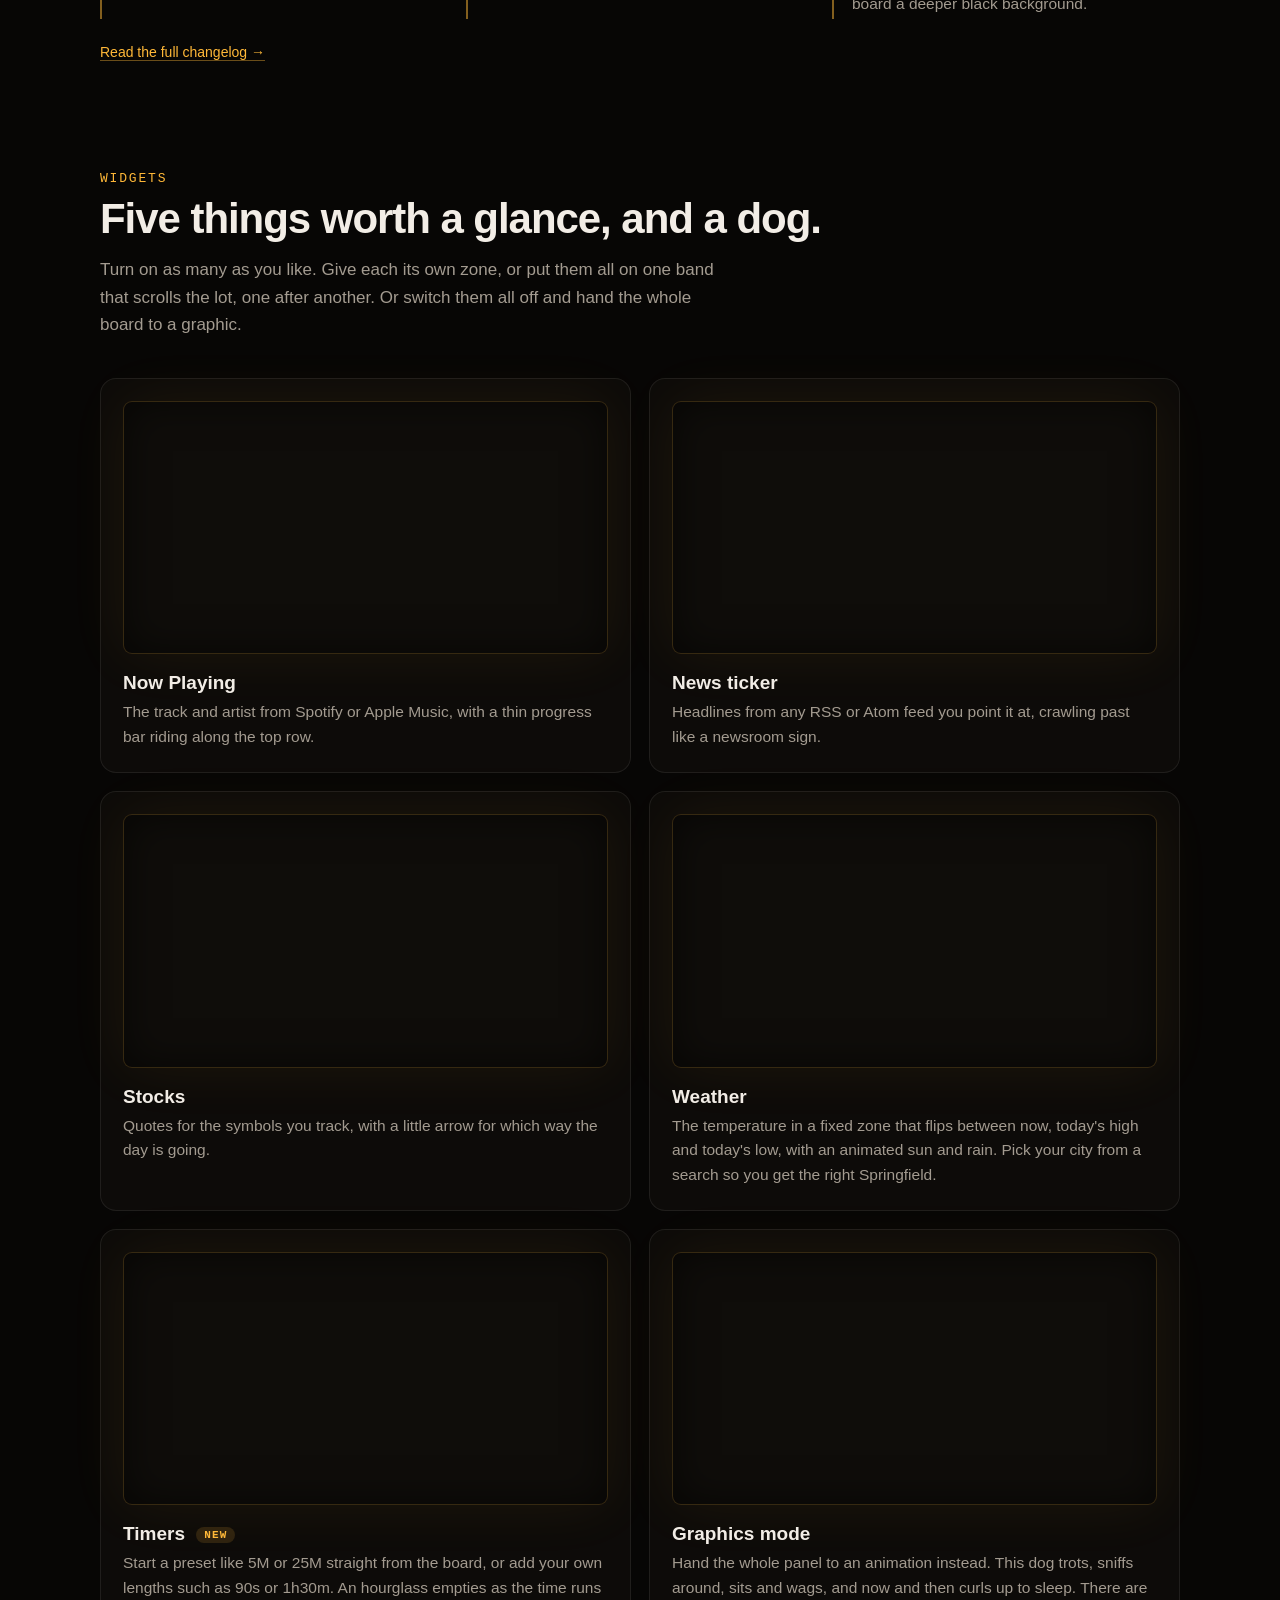
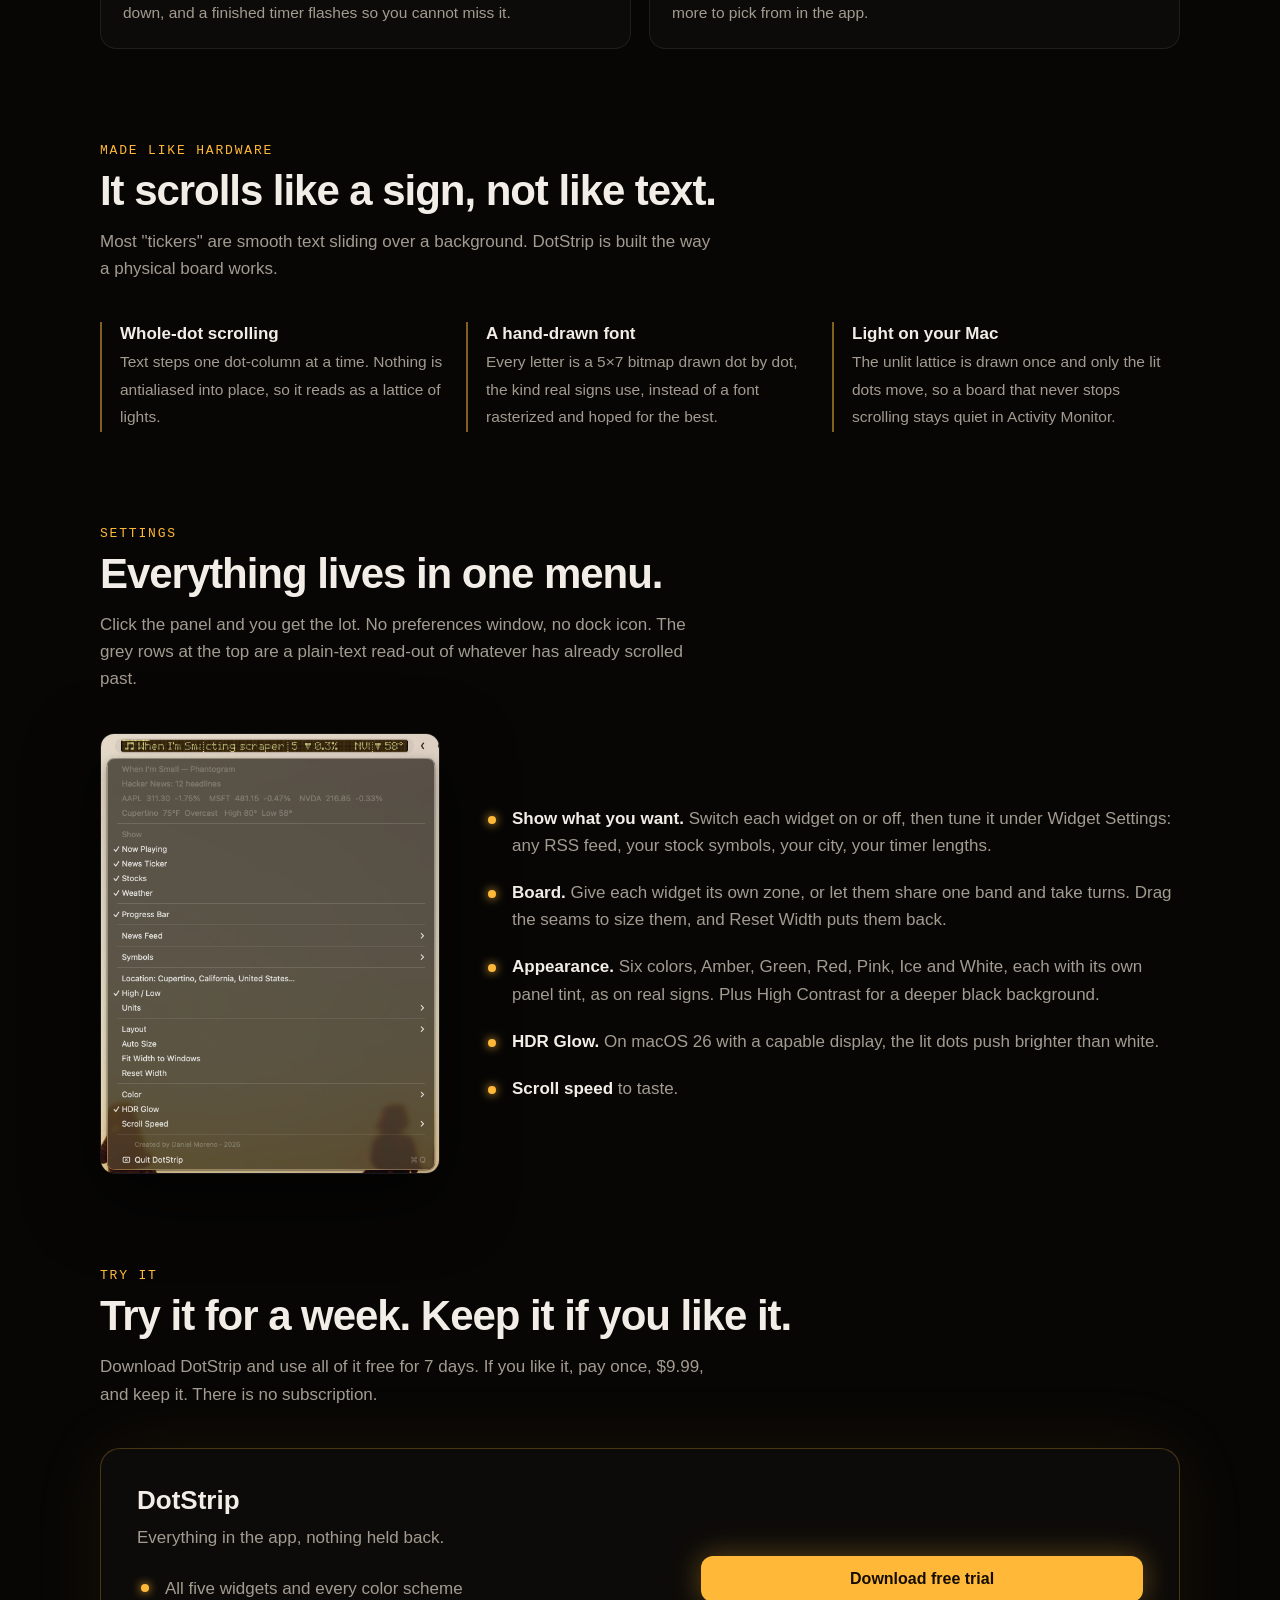
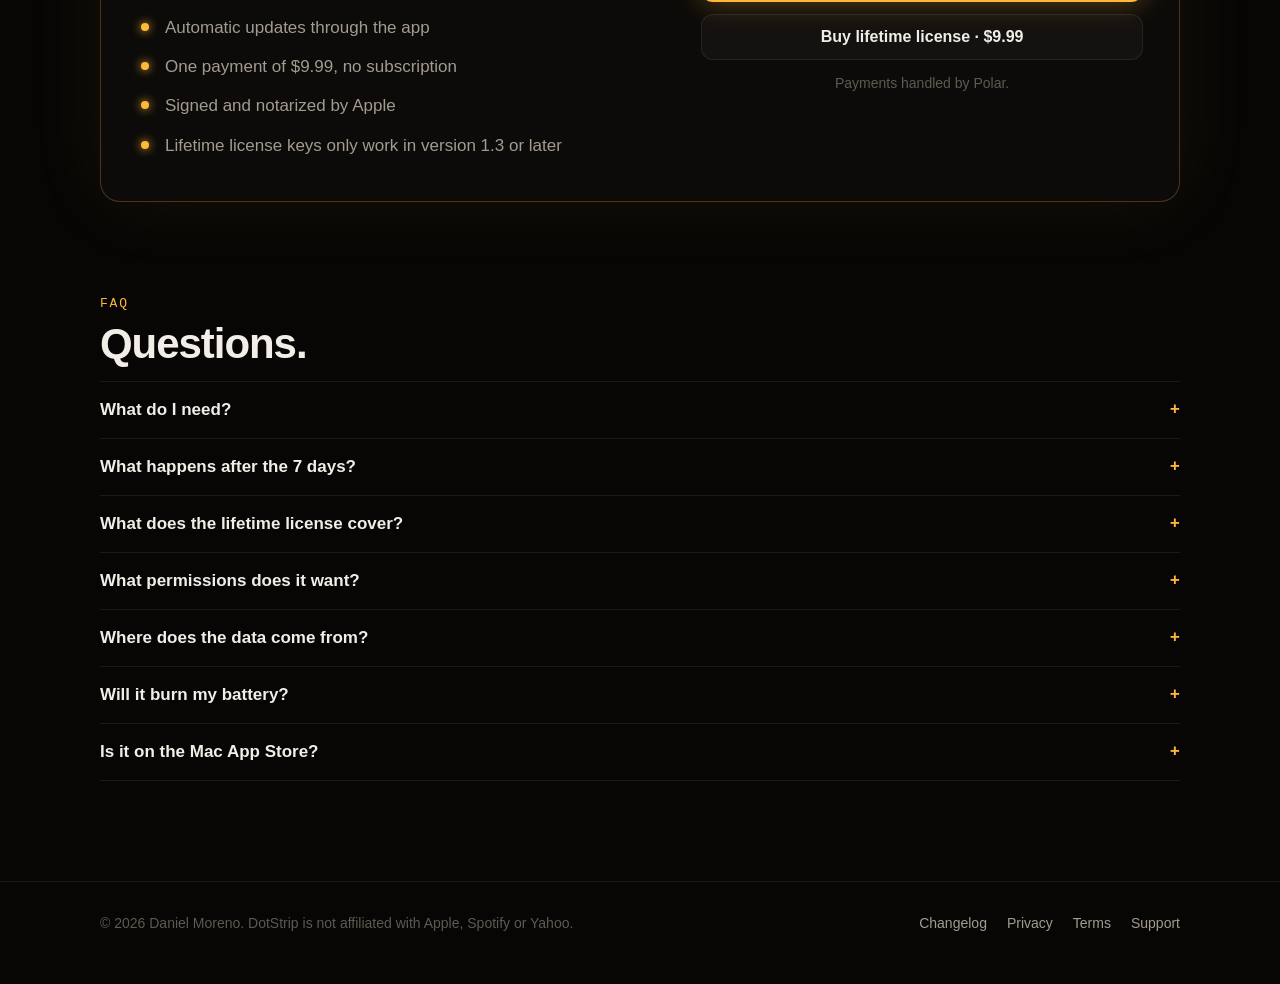
==== commit c24b5ca9: "Website: 1.3 update with Pink, Timers card and changelog page Co-Authored-By: Claude Sonnet 5.5 <nor" ====
--- a/index.html
+++ b/index.html
@@ -28,6 +28,7 @@
     <ul>
       <li><a href="#widgets">Widgets</a></li>
       <li><a href="#menu">Settings</a></li>
+      <li><a href="changelog.html">Changelog</a></li>
       <li><a href="#pricing">Try it</a></li>
       <li><a href="#faq">FAQ</a></li>
       <li><a class="btn primary" style="padding:8px 16px;font-size:14px" href="#pricing">Download</a></li>
@@ -43,6 +44,7 @@
       <a class="btn ghost" href="#widgets">See what it shows</a>
     </div>
     <p class="fine">7-day free trial. No account needed to try it.</p>
+    <a class="whatsnew" href="changelog.html"><b>New in 1.3</b> Pink, Timers, drag-to-resize <span aria-hidden="true">&rarr;</span></a>
 
     <div class="menubar-clip"><div class="menubar"><img src="assets/strip.svg" alt=""><div class="panel"><div class="clip" role="img" aria-label="The DotStrip panel in the macOS menu bar, scrolling a track title next to an AAPL stock quote and the temperature"><video data-clip="bar" width="1440" height="66" muted loop playsinline autoplay preload="auto" disablepictureinpicture aria-hidden="true"></video></div></div></div></div>
 
@@ -55,6 +57,7 @@
           <button data-theme="amber" style="--c:#ffb838" aria-label="Amber" aria-pressed="true"></button>
           <button data-theme="green" style="--c:#47ff70" aria-label="Green"></button>
           <button data-theme="red"   style="--c:#ff4536" aria-label="Red"></button>
+          <button data-theme="pink"  style="--c:#ff5cb3" aria-label="Pink"></button>
           <button data-theme="ice"   style="--c:#6bd1ff" aria-label="Ice"></button>
           <button data-theme="mono"  style="--c:#f0f2ff" aria-label="White"></button>
         </div>
@@ -62,10 +65,21 @@
     </div>
   </header>
 
+  <section id="new">
+    <div class="eyebrow">New in 1.3</div>
+    <h2>A new color, a timer, and a board you can shape.</h2>
+    <div class="facts">
+      <div class="fact"><b>Hot pink</b><span>A sixth color in the neon-sign spirit. <a class="inline" href="#colors" data-theme="pink">Light up the board above in pink.</a></span></div>
+      <div class="fact"><b>Timers</b><span>Start a countdown from the board itself and watch it run along the strip. <a class="inline" href="#timers">See the widget.</a></span></div>
+      <div class="fact"><b>Drag to resize</b><span>Pull the seams between widgets to make each as wide as you like. Your sizes are remembered, and High Contrast gives the board a deeper black background.</span></div>
+    </div>
+    <p class="fine" style="margin-top:22px"><a class="inline" href="changelog.html">Read the full changelog &rarr;</a></p>
+  </section>
+
   <section id="widgets">
     <div class="eyebrow">Widgets</div>
-    <h2>Four things worth a glance, and a dog.</h2>
-    <p class="sub">Turn on as many as you like. They share the board side by side, each in its own zone, and a playing track takes the wide lane from the news until the music stops. Or switch them all off and hand the whole board to a graphic.</p>
+    <h2>Five things worth a glance, and a dog.</h2>
+    <p class="sub">Turn on as many as you like. Give each its own zone, or put them all on one band that scrolls the lot, one after another. Or switch them all off and hand the whole board to a graphic.</p>
     <div class="grid">
       <div class="card"><div class="board"><div class="clip" role="img" aria-label="Now Playing widget: a scrolling track title"><video data-clip="card-music" width="1008" height="154" muted loop playsinline autoplay preload="none" disablepictureinpicture aria-hidden="true"></video></div></div>
         <h3>Now Playing</h3><p>The track and artist from Spotify or Apple Music, with a thin progress bar riding along the top row.</p></div>
@@ -75,6 +89,8 @@
         <h3>Stocks</h3><p>Quotes for the symbols you track, with a little arrow for which way the day is going.</p></div>
       <div class="card"><div class="board"><div class="clip" role="img" aria-label="Weather widget: temperature, high and low"><video data-clip="card-weather" width="960" height="264" muted loop playsinline autoplay preload="none" disablepictureinpicture aria-hidden="true"></video></div></div>
         <h3>Weather</h3><p>The temperature in a fixed zone that flips between now, today's high and today's low, with an animated sun and rain. Pick your city from a search so you get the right Springfield.</p></div>
+      <div class="card" id="timers"><div class="board"><div class="clip" role="img" aria-label="Timers widget: a row of preset lengths, then an hourglass and a countdown with a bar along the top row shrinking"><video data-clip="card-timer" width="1008" height="154" muted loop playsinline autoplay preload="none" disablepictureinpicture aria-hidden="true"></video></div></div>
+        <h3>Timers <span class="tag">New</span></h3><p>Start a preset like 5M or 25M straight from the board, or add your own lengths such as 90s or 1h30m. An hourglass empties as the time runs down, and a finished timer flashes so you cannot miss it.</p></div>
       <div class="card"><div class="board"><div class="clip" role="img" aria-label="Graphics mode: a small pixel dog trotting along the panel"><video data-clip="dog" width="1008" height="154" muted loop playsinline autoplay preload="none" disablepictureinpicture aria-hidden="true"></video></div></div>
         <h3>Graphics mode</h3><p>Hand the whole panel to an animation instead. This dog trots, sniffs around, sits and wags, and now and then curls up to sleep. There are more to pick from in the app.</p></div>
     </div>
@@ -96,11 +112,11 @@
     <h2>Everything lives in one menu.</h2>
     <p class="sub">Click the panel and you get the lot. No preferences window, no dock icon. The grey rows at the top are a plain-text read-out of whatever has already scrolled past.</p>
     <div class="menu-feature">
-      <img src="assets/menu.png" alt="The DotStrip menu: widget toggles, news feed and symbols, location and units, layout, color, HDR Glow and scroll speed" loading="lazy">
+      <img src="assets/menu.png" alt="The DotStrip menu: widget toggles, with settings grouped under Board, Appearance and Widget Settings" loading="lazy">
       <ul class="bullets">
-        <li><b>Show what you want.</b> Switch each widget on or off, pick any RSS feed, edit your stock symbols.</li>
-        <li><b>Layout.</b> Give each widget its own zone, or let them share one band and take turns.</li>
-        <li><b>Five colors.</b> Amber, Green, Red, Ice and White, each with its own panel tint, as on real signs.</li>
+        <li><b>Show what you want.</b> Switch each widget on or off, then tune it under Widget Settings: any RSS feed, your stock symbols, your city, your timer lengths.</li>
+        <li><b>Board.</b> Give each widget its own zone, or let them share one band and take turns. Drag the seams to size them, and Reset Width puts them back.</li>
+        <li><b>Appearance.</b> Six colors, Amber, Green, Red, Pink, Ice and White, each with its own panel tint, as on real signs. Plus High Contrast for a deeper black background.</li>
         <li><b>HDR Glow.</b> On macOS 26 with a capable display, the lit dots push brighter than white.</li>
         <li><b>Scroll speed</b> to taste.</li>
       </ul>
@@ -116,10 +132,11 @@
         <h3>DotStrip</h3>
         <span style="color:var(--dim)">Everything in the app, nothing held back.</span>
         <ul>
-          <li>All four widgets and every color scheme</li>
+          <li>All five widgets and every color scheme</li>
           <li>Automatic updates through the app</li>
           <li>One payment of $9.99, no subscription</li>
           <li>Signed and notarized by Apple</li>
+          <li>Lifetime license keys only work in version 1.3 or later</li>
         </ul>
       </div>
       <div class="side">
@@ -135,7 +152,7 @@
     <h2>Questions.</h2>
     <details><summary>What do I need?</summary><p>A Mac running macOS 13 Ventura or later. There is no Dock icon and no window: DotStrip is just the board in your menu bar, and clicking it opens the settings.</p></details>
     <details><summary>What happens after the 7 days?</summary><p>The board stops until you buy a lifetime license. You'll get a prompt where you can buy one or enter a license key you already have.</p></details>
-    <details><summary>What does the lifetime license cover?</summary><p>A one-time payment unlocks DotStrip on your Macs for good, with no renewals. It includes updates to the app. The key is in your Polar receipt, and the app keeps working offline.</p></details>
+    <details><summary>What does the lifetime license cover?</summary><p>A one-time payment unlocks DotStrip on your Macs for good, with no renewals. It includes updates to the app. The key is in your Polar receipt, and the app keeps working offline. Lifetime keys can only be redeemed in version 1.3 or later, so if you have an older version, choose Check for Updates from the DotStrip menu first.</p></details>
     <details><summary>What permissions does it want?</summary><p>Only Automation, the first time Now Playing looks for Spotify or Music. If you say no, that widget stays empty and nothing else is affected.</p></details>
     <details><summary>Where does the data come from?</summary><p>Weather from Open-Meteo, stock quotes from Yahoo Finance, headlines from the feeds you choose. None of them needs an account or API key, and DotStrip keeps no analytics on you. See the <a href="privacy.html" style="color:var(--on)">privacy policy</a>.</p></details>
     <details><summary>Will it burn my battery?</summary><p>No. It is designed to redraw as little as possible, and you can pick a slower scroll speed from the menu.</p></details>
@@ -146,7 +163,7 @@
 <footer>
   <div class="wrap">
     <span>&copy; 2026 Daniel Moreno. DotStrip is not affiliated with Apple, Spotify or Yahoo.</span>
-    <span><a href="privacy.html">Privacy</a><a href="terms.html">Terms</a><a href="support.html">Support</a></span>
+    <span><a href="changelog.html">Changelog</a><a href="privacy.html">Privacy</a><a href="terms.html">Terms</a><a href="support.html">Support</a></span>
   </div>
 </footer>
 
--- a/assets/style.css
+++ b/assets/style.css
@@ -150,3 +150,30 @@
 :focus-visible { outline: 2px solid var(--on); outline-offset: 3px; }
 
 [hidden] { display: none !important; }
+
+/* "New in" pill under the hero buttons */
+.whatsnew { display: inline-flex; align-items: center; gap: 10px; margin-top: 18px; padding: 7px 16px; border-radius: 99px;
+  border: 1px solid rgba(var(--on-rgb), .35); background: rgba(var(--on-rgb), .07); color: var(--dim); font-size: 14px; text-decoration: none; }
+.whatsnew b { color: var(--on); font: 600 12px var(--mono); letter-spacing: .1em; text-transform: uppercase; }
+.whatsnew:hover { color: var(--ink); background: rgba(var(--on-rgb), .12); }
+a.inline { color: var(--on); text-decoration: none; border-bottom: 1px solid rgba(var(--on-rgb), .4); }
+a.inline:hover { border-bottom-color: var(--on); }
+.tag { margin-left: 6px; padding: 2px 8px; border-radius: 99px; vertical-align: 2px; background: rgba(var(--on-rgb), .14);
+  color: var(--on); font: 600 11px var(--mono); letter-spacing: .1em; text-transform: uppercase; }
+
+/* changelog */
+.releases { margin-top: 34px; }
+.release { display: grid; grid-template-columns: 150px 1fr; gap: 10px 36px; padding: 34px 0; border-top: 1px solid var(--line); }
+.release:last-child { border-bottom: 1px solid var(--line); }
+.release .when { font: 13px var(--mono); color: var(--faint); }
+.release .when b { display: block; margin-bottom: 4px; font: 700 26px var(--sans); letter-spacing: -.02em; color: var(--ink); }
+.release h2 { margin: 0 0 4px; font-size: 14px; letter-spacing: .14em; text-transform: uppercase; font-family: var(--mono); font-weight: 500; color: var(--on); }
+.release h2:not(:first-child) { margin-top: 24px; }
+.release ul { list-style: none; padding: 0; margin: 8px 0 0; }
+.release li { position: relative; padding: 6px 0 6px 26px; color: var(--dim); }
+.release li b { color: var(--ink); }
+.release li::before { content: ""; position: absolute; left: 4px; top: 16px; width: 7px; height: 7px; border-radius: 50%;
+  background: var(--on); box-shadow: 0 0 9px var(--on); }
+.release p { margin: 8px 0 0; color: var(--dim); }
+.release .figure { margin: 18px 0 4px; }
+@media (max-width: 640px) { .release { grid-template-columns: 1fr; gap: 14px; } }
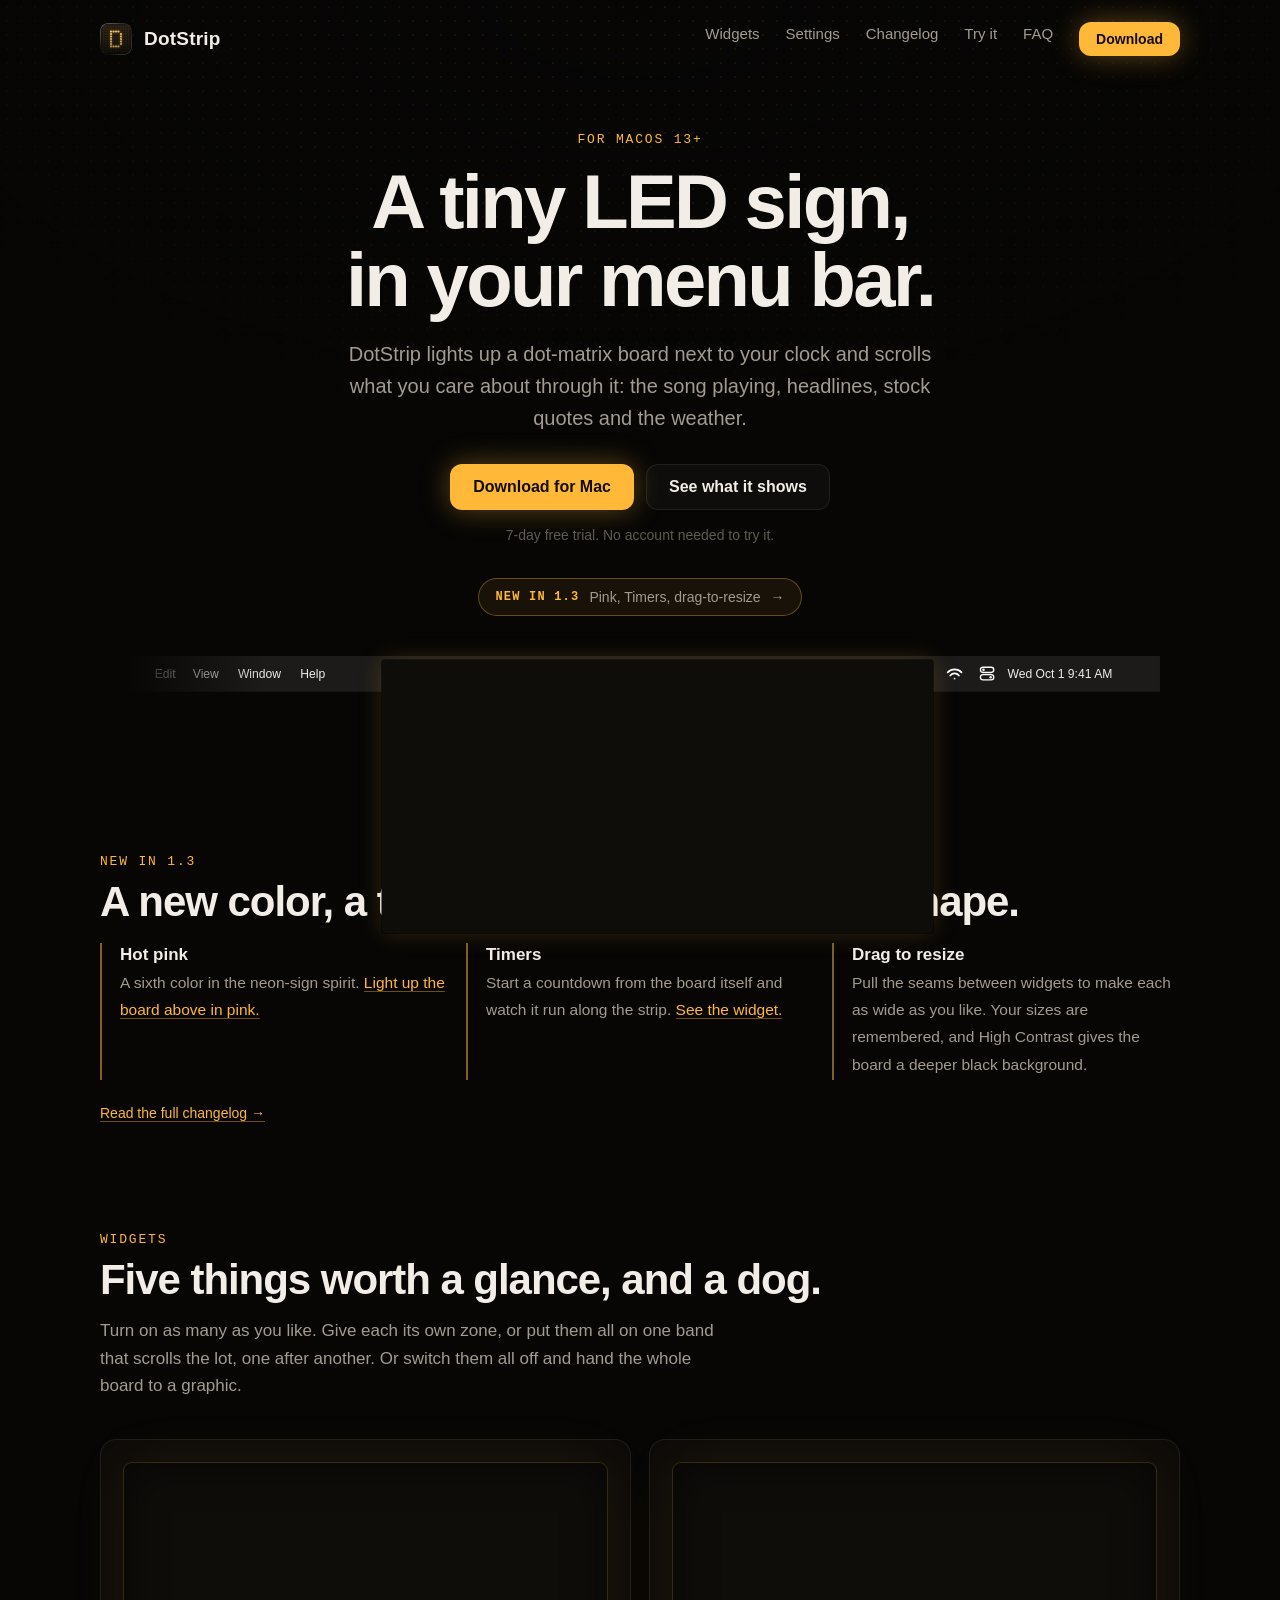
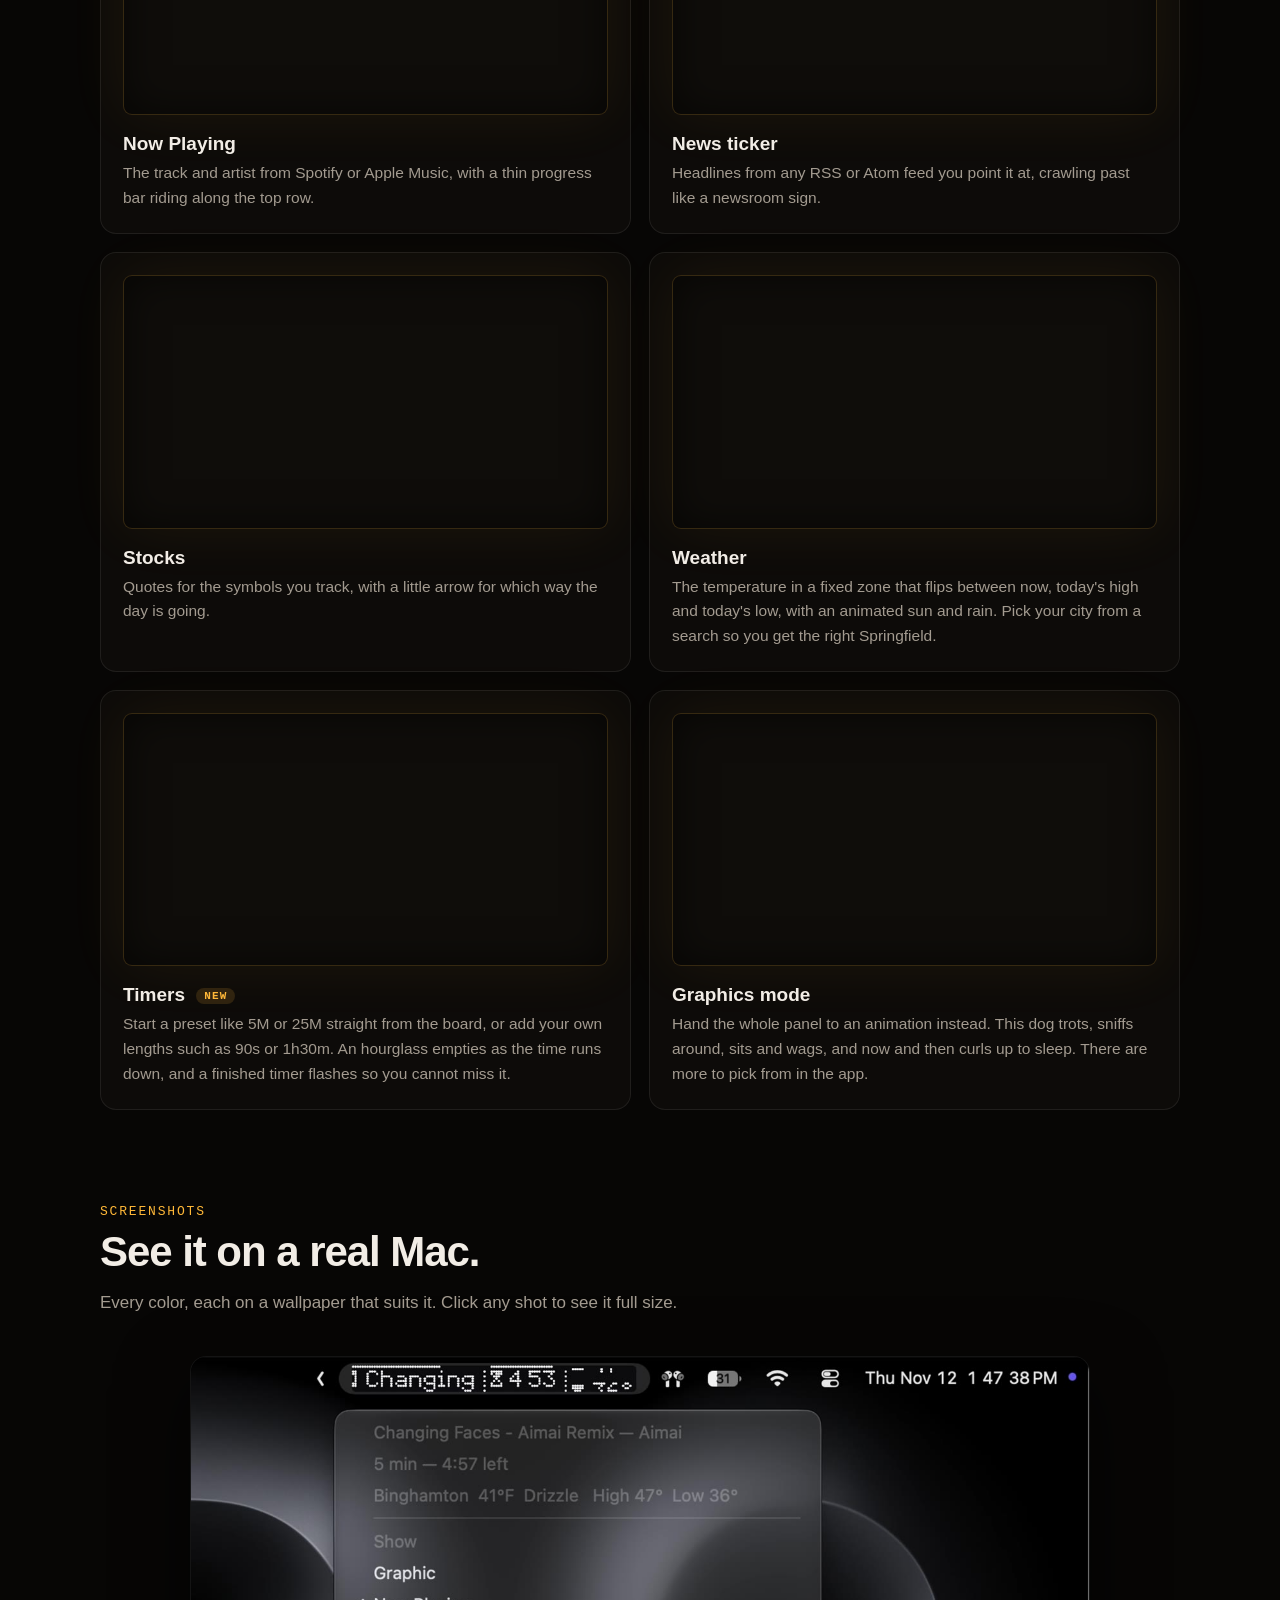
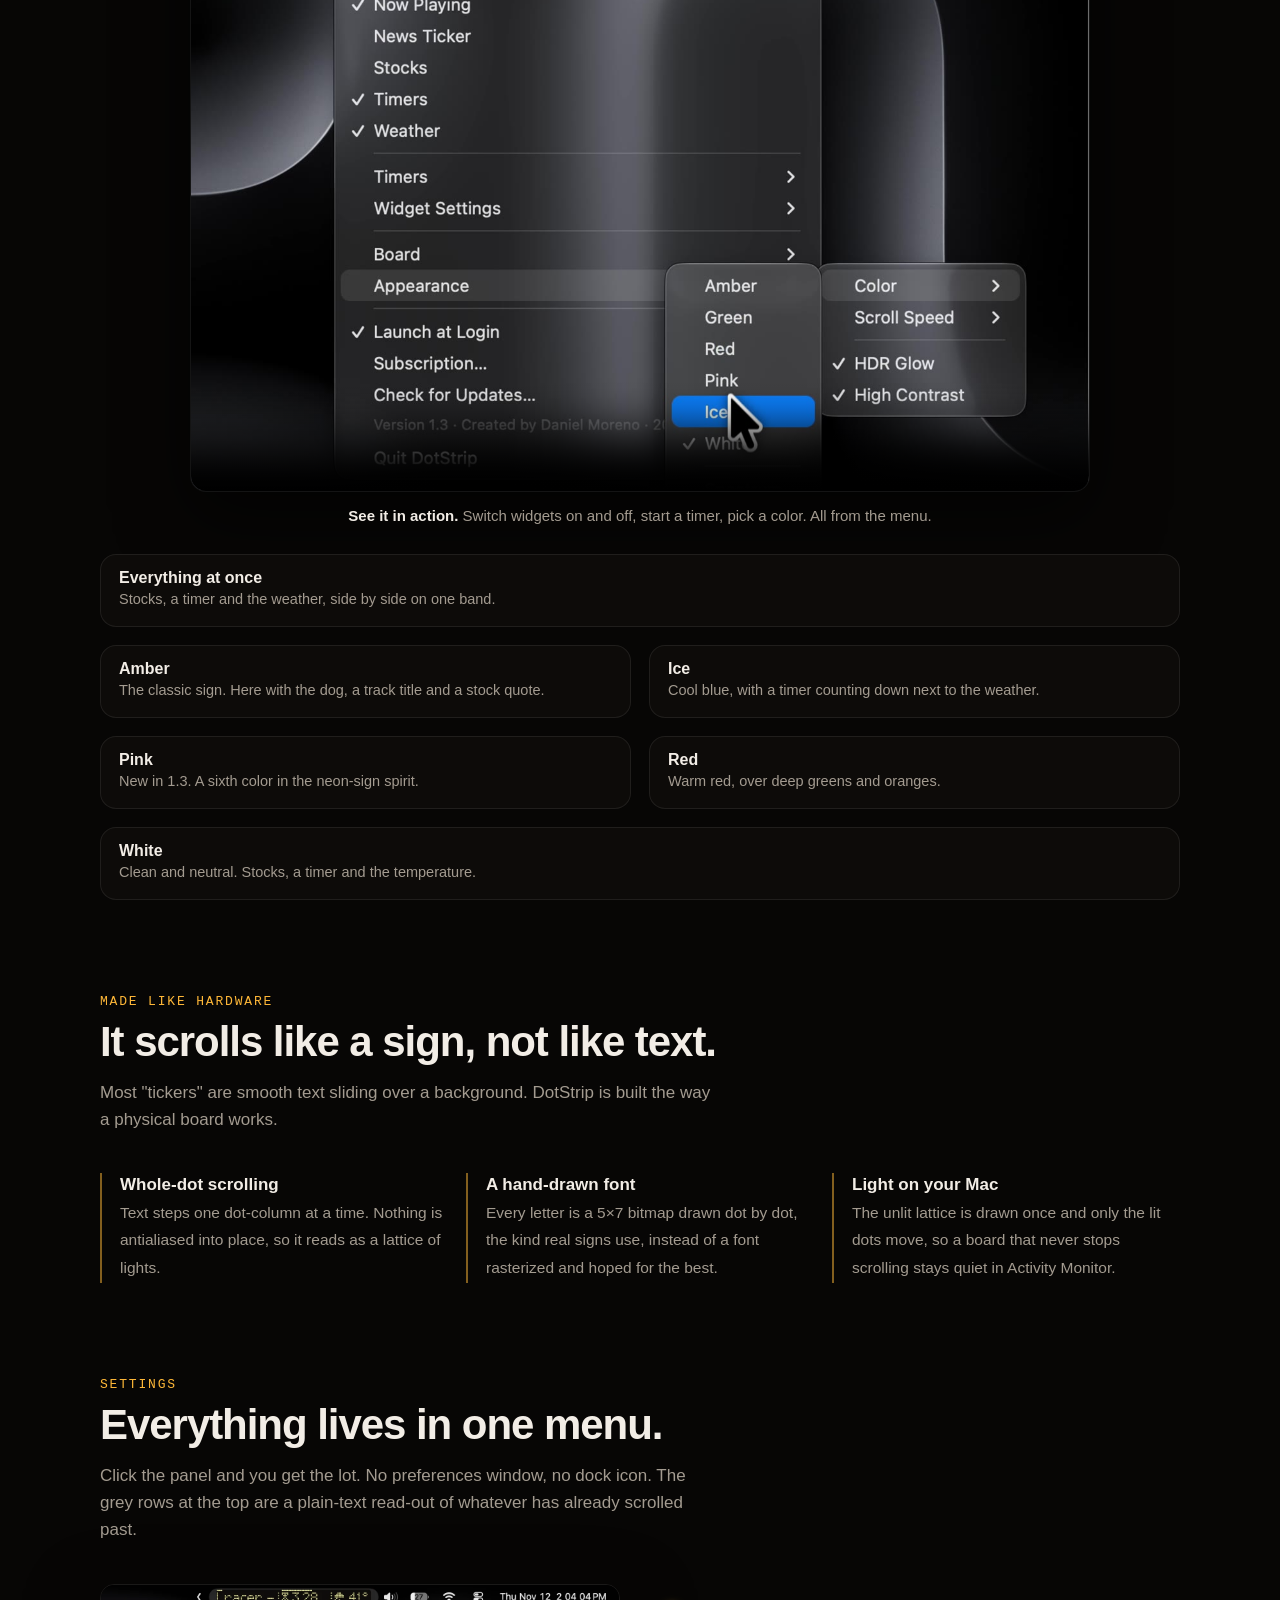
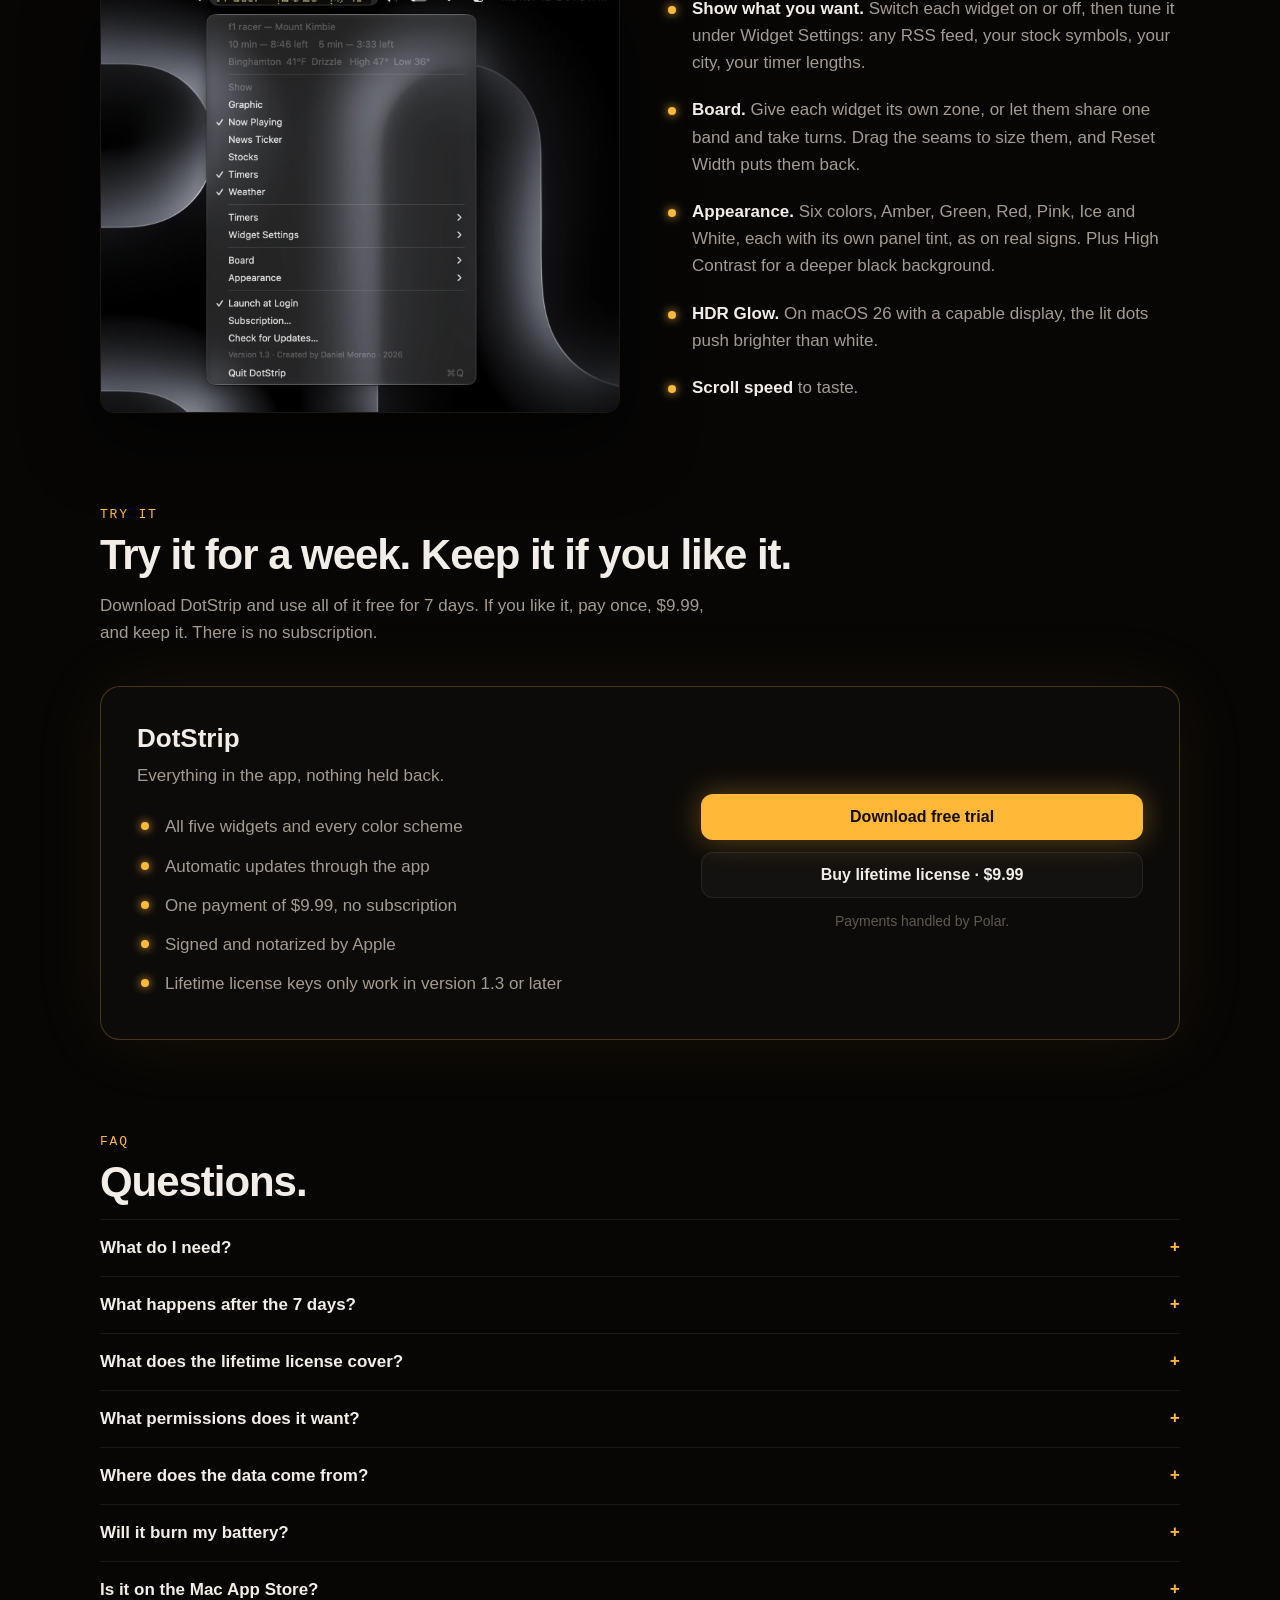
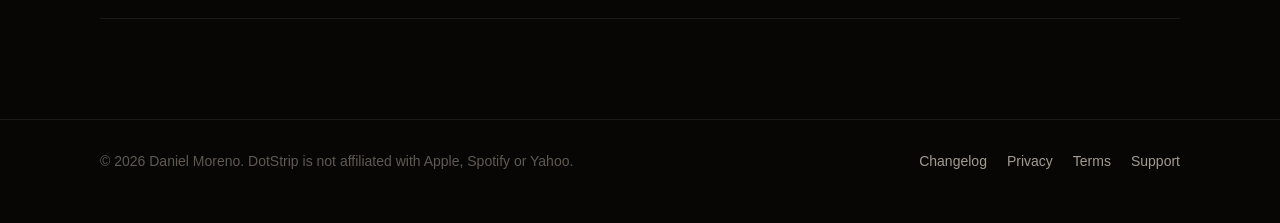
==== commit 6f62c74f: "Website: screenshots gallery with demo video, new menu screenshot, simpler hero Co-Authored-By: Clau" ====
--- a/index.html
+++ b/index.html
@@ -19,6 +19,7 @@
 <link rel="icon" href="assets/icon.png">
 <link rel="stylesheet" href="assets/style.css">
 <link rel="stylesheet" href="assets/menubar.css">
+<link rel="stylesheet" href="assets/gallery.css">
 <script defer src="https://cloud.umami.is/script.js" data-website-id="881c015a-dc13-47d8-9dbd-c91f7316cd93"></script>
 </head>
 <body>
@@ -49,9 +50,7 @@
     <div class="menubar-clip"><div class="menubar"><img src="assets/strip.svg" alt=""><div class="panel"><div class="clip" role="img" aria-label="The DotStrip panel in the macOS menu bar, scrolling a track title next to an AAPL stock quote and the temperature"><video data-clip="bar" width="1440" height="66" muted loop playsinline autoplay preload="auto" disablepictureinpicture aria-hidden="true"></video></div></div></div></div>
 
     <div class="zoom" id="colors">
-      <div class="board"><div class="clip" role="img" aria-label="A live, zoomed-in copy of the DotStrip panel"><video data-clip="hero" width="2112" height="132" muted loop playsinline autoplay preload="auto" disablepictureinpicture aria-hidden="true"></video></div></div>
       <div class="zoom-label">
-        <span>Live and zoomed in. Every dot is a dot in the app.</span>
         <div class="swatches" role="group" aria-label="Board color">
           <span>Color</span>
           <button data-theme="amber" style="--c:#ffb838" aria-label="Amber" aria-pressed="true"></button>
@@ -96,6 +95,24 @@
     </div>
   </section>
 
+  <section id="screenshots">
+    <div class="eyebrow">Screenshots</div>
+    <h2>See it on a real Mac.</h2>
+    <p class="sub">Every color, each on a wallpaper that suits it. Click any shot to see it full size.</p>
+    <figure class="demo">
+      <video controls playsinline preload="metadata" poster="assets/demo-poster.jpg" aria-label="A short screen recording: turning DotStrip widgets on and off, starting a timer and picking a board color from the menu"><source src="assets/demo.mp4" type="video/mp4"></video>
+      <figcaption><b>See it in action.</b> Switch widgets on and off, start a timer, pick a color. All from the menu.</figcaption>
+    </figure>
+    <div class="shots">
+      <button class="shot wide" type="button" data-title="Everything at once" data-text="Stocks, a timer and the weather, side by side on one band." data-full="assets/shots/hero.jpg"><span class="frame"><img src="assets/shots/hero.jpg" alt="DotStrip in the macOS menu bar on a dark wallpaper, showing a news headline, a stock quote, a timer and the temperature" loading="lazy"></span><span class="cap"><b>Everything at once</b><span>Stocks, a timer and the weather, side by side on one band.</span></span></button>
+      <button class="shot mid" type="button" data-title="Amber" data-text="The classic sign. Here with the dog, a track title and a stock quote." data-full="assets/shots/amber.jpg"><span class="frame"><img src="assets/shots/amber.jpg" alt="DotStrip in amber on a desert wallpaper, with the dog, a track title and a stock quote" loading="lazy"></span><span class="cap"><b>Amber</b><span>The classic sign. Here with the dog, a track title and a stock quote.</span></span></button>
+      <button class="shot mid" type="button" data-title="Ice" data-text="Cool blue, with a timer counting down next to the weather." data-full="assets/shots/ice.jpg"><span class="frame"><img src="assets/shots/ice.jpg" alt="DotStrip in ice blue on a blue wallpaper, showing a track title, a timer and the weather" loading="lazy"></span><span class="cap"><b>Ice</b><span>Cool blue, with a timer counting down next to the weather.</span></span></button>
+      <button class="shot mid" type="button" data-title="Pink" data-text="New in 1.3. A sixth color in the neon-sign spirit." data-full="assets/shots/pink.jpg"><span class="frame"><img src="assets/shots/pink.jpg" alt="DotStrip in hot pink on a pink wallpaper, showing a track title, a timer and a stock arrow" loading="lazy"></span><span class="cap"><b>Pink</b><span>New in 1.3. A sixth color in the neon-sign spirit.</span></span></button>
+      <button class="shot mid" type="button" data-title="Red" data-text="Warm red, over deep greens and oranges." data-full="assets/shots/red.jpg"><span class="frame"><img src="assets/shots/red.jpg" alt="DotStrip in red on a dark wallpaper, showing a track title, a timer and the weather" loading="lazy"></span><span class="cap"><b>Red</b><span>Warm red, over deep greens and oranges.</span></span></button>
+      <button class="shot mid" type="button" data-title="White" data-text="Clean and neutral. Stocks, a timer and the temperature." data-full="assets/shots/white.jpg"><span class="frame"><img src="assets/shots/white.jpg" alt="DotStrip in white on a black wallpaper, showing a stock quote, a timer and the temperature" loading="lazy"></span><span class="cap"><b>White</b><span>Clean and neutral. Stocks, a timer and the temperature.</span></span></button>
+    </div>
+  </section>
+
   <section>
     <div class="eyebrow">Made like hardware</div>
     <h2>It scrolls like a sign, not like text.</h2>
@@ -112,7 +129,7 @@
     <h2>Everything lives in one menu.</h2>
     <p class="sub">Click the panel and you get the lot. No preferences window, no dock icon. The grey rows at the top are a plain-text read-out of whatever has already scrolled past.</p>
     <div class="menu-feature">
-      <img src="assets/menu.png" alt="The DotStrip menu: widget toggles, with settings grouped under Board, Appearance and Widget Settings" loading="lazy">
+      <img src="assets/menu.webp" alt="The DotStrip menu open under the strip: widget toggles for Now Playing, News Ticker, Stocks, Timers and Weather, with Timers, Widget Settings, Board and Appearance below" width="1424" height="1174" loading="lazy">
       <ul class="bullets">
         <li><b>Show what you want.</b> Switch each widget on or off, then tune it under Widget Settings: any RSS feed, your stock symbols, your city, your timer lengths.</li>
         <li><b>Board.</b> Give each widget its own zone, or let them share one band and take turns. Drag the seams to size them, and Reset Width puts them back.</li>
@@ -168,5 +185,6 @@
 </footer>
 
 <script src="assets/site.js"></script>
+<script src="assets/gallery.js"></script>
 </body>
 </html>
--- a/assets/style.css
+++ b/assets/style.css
@@ -131,14 +131,14 @@
 .doc .meta { color: var(--faint); font: 13px var(--mono); }
 
 /* menu section */
-.menu-feature { display: grid; grid-template-columns: minmax(0, 340px) 1fr; gap: 44px; align-items: center; }
+.menu-feature { display: grid; grid-template-columns: minmax(0, 520px) 1fr; gap: 44px; align-items: center; }
 .menu-feature img { width: 100%; height: auto; border-radius: 14px; border: 1px solid var(--line); box-shadow: 0 24px 70px rgba(0,0,0,.6); }
 .bullets { list-style: none; padding: 0; margin: 0; }
 .bullets li { padding: 10px 0 10px 28px; position: relative; color: var(--dim); }
 .bullets li b { color: var(--ink); }
 .bullets li::before { content: ""; position: absolute; left: 4px; top: 21px; width: 8px; height: 8px; border-radius: 50%;
   background: var(--on); box-shadow: 0 0 10px var(--on); }
-@media (max-width: 760px) { .menu-feature { grid-template-columns: 1fr; gap: 26px; } .menu-feature img { max-width: 340px; } }
+@media (max-width: 760px) { .menu-feature { grid-template-columns: 1fr; gap: 26px; } .menu-feature img { max-width: 100%; } }
 
 /* on a phone, show the right-hand end of the menu bar large instead of the whole bar tiny */
 .menubar-clip { margin: 40px auto 0; width: min(1040px, 100%); }
--- a/assets/gallery.css
+++ b/assets/gallery.css
@@ -0,0 +1,76 @@
+/* screenshot gallery + lightbox */
+.shots { display: grid; grid-template-columns: repeat(2, 1fr); gap: 18px; }
+.shot {
+  appearance: none; display: block; width: 100%; padding: 0; margin: 0; text-align: left; cursor: zoom-in;
+  background: var(--card); border: 1px solid var(--line); border-radius: 16px; overflow: hidden; color: inherit; font: inherit;
+  transition: transform .2s, border-color .2s, box-shadow .2s;
+}
+.shot:hover, .shot:focus-visible {
+  transform: translateY(-3px); border-color: rgba(var(--on-rgb), .45);
+  box-shadow: 0 18px 50px rgba(0,0,0,.55), 0 0 30px rgba(var(--on-rgb), .12); outline: none;
+}
+.shot { display: flex; flex-direction: column; }
+.shot .frame { position: relative; display: block; overflow: hidden; background: #000; flex: none; }
+.shot img { position: absolute; inset: 0; display: block; width: 100%; height: 100%; object-fit: cover; transition: transform .5s; }
+.shot:hover img { transform: scale(1.03); }
+.shot.wide { grid-column: 1 / -1; }
+.shot.wide .frame { aspect-ratio: 2400 / 480; }
+.shot.tall { grid-row: span 2; }
+.shot.tall .frame { flex: 1; min-height: 340px; }
+.shot.tall img { object-position: 30% 0; }
+.shot.mid { grid-column: auto; }
+.shot.mid .frame { aspect-ratio: 1600 / 600; }
+.shot .cap { display: block; padding: 14px 18px 16px; }
+.shot .cap b { display: block; font: 650 16px var(--sans); }
+.shot .cap span { display: block; margin-top: 2px; color: var(--dim); font-size: 14.5px; line-height: 1.45; }
+@media (max-width: 760px) {
+  .shots { grid-template-columns: 1fr; gap: 12px; }
+  .shot.tall, .shot.mid { grid-row: auto; grid-column: auto; }
+  .shot.tall .frame { flex: none; aspect-ratio: 4 / 3; min-height: 0; }
+  .shot .cap { padding: 12px 14px 14px; }
+}
+
+.lb {
+  position: fixed; inset: 0; z-index: 100; display: none; align-items: center; justify-content: center; flex-direction: column;
+  background: rgba(4,3,2,.92); backdrop-filter: blur(8px); padding: 28px 70px;
+}
+.lb.open { display: flex; animation: lbin .18s ease-out; }
+@keyframes lbin { from { opacity: 0; } to { opacity: 1; } }
+.lb figure { margin: 0; max-width: min(1400px, 100%); display: flex; flex-direction: column; align-items: center; min-height: 0; }
+.lb img {
+  max-width: 100%; max-height: calc(100vh - 150px); width: auto; height: auto; border-radius: 12px;
+  border: 1px solid var(--line); box-shadow: 0 30px 90px rgba(0,0,0,.7);
+}
+.lb figcaption { margin-top: 16px; text-align: center; color: var(--dim); font-size: 15px; }
+.lb figcaption b { color: var(--ink); font-weight: 650; margin-right: 8px; }
+.lb .count { font: 500 12px var(--mono); letter-spacing: .12em; color: var(--faint); margin-top: 6px; }
+.lb button {
+  position: absolute; appearance: none; border: 1px solid var(--line); background: rgba(255,255,255,.05); color: var(--ink);
+  width: 44px; height: 44px; border-radius: 50%; font: 400 22px/1 var(--sans); cursor: pointer; display: grid; place-items: center;
+  transition: background .15s, border-color .15s;
+}
+.lb button:hover, .lb button:focus-visible { background: rgba(var(--on-rgb), .16); border-color: rgba(var(--on-rgb), .5); outline: none; }
+.lb .x { top: 18px; right: 18px; }
+.lb .prev { left: 14px; top: 50%; transform: translateY(-50%); }
+.lb .next { right: 14px; top: 50%; transform: translateY(-50%); }
+@media (max-width: 640px) {
+  .lb { padding: 64px 14px 90px; }
+  .lb .prev, .lb .next { top: auto; bottom: 22px; transform: none; }
+  .lb .prev { left: calc(50% - 56px); } .lb .next { right: calc(50% - 56px); }
+}
+
+/* demo video */
+.demo { margin: 0 auto 26px; max-width: 900px; }
+.demo video { display: block; width: 100%; height: auto; aspect-ratio: 1400 / 1144; background: #000; border-radius: 16px; border: 1px solid var(--line); box-shadow: 0 24px 70px rgba(0,0,0,.6); }
+.demo figcaption { margin-top: 12px; text-align: center; color: var(--dim); font-size: 15px; }
+.demo figcaption b { color: var(--ink); font-weight: 650; }
+
+/* an odd tile out at the end spans the row */
+.shots > .shot.mid:last-child:nth-child(even) { grid-column: 1 / -1; }
+.shots > .shot.mid:last-child:nth-child(even) .frame { aspect-ratio: 2400 / 480; }
+.shots > .shot.mid:last-child:nth-child(even) img { object-position: 50% 0; }
+@media (max-width: 760px) { .shots > .shot.mid:last-child:nth-child(even) .frame { aspect-ratio: 1600 / 600; } }
+
+/* the colour switcher stands alone under the hero clip */
+.zoom { margin-top: 26px; }
+.zoom .zoom-label { justify-content: center; margin-top: 0; }
